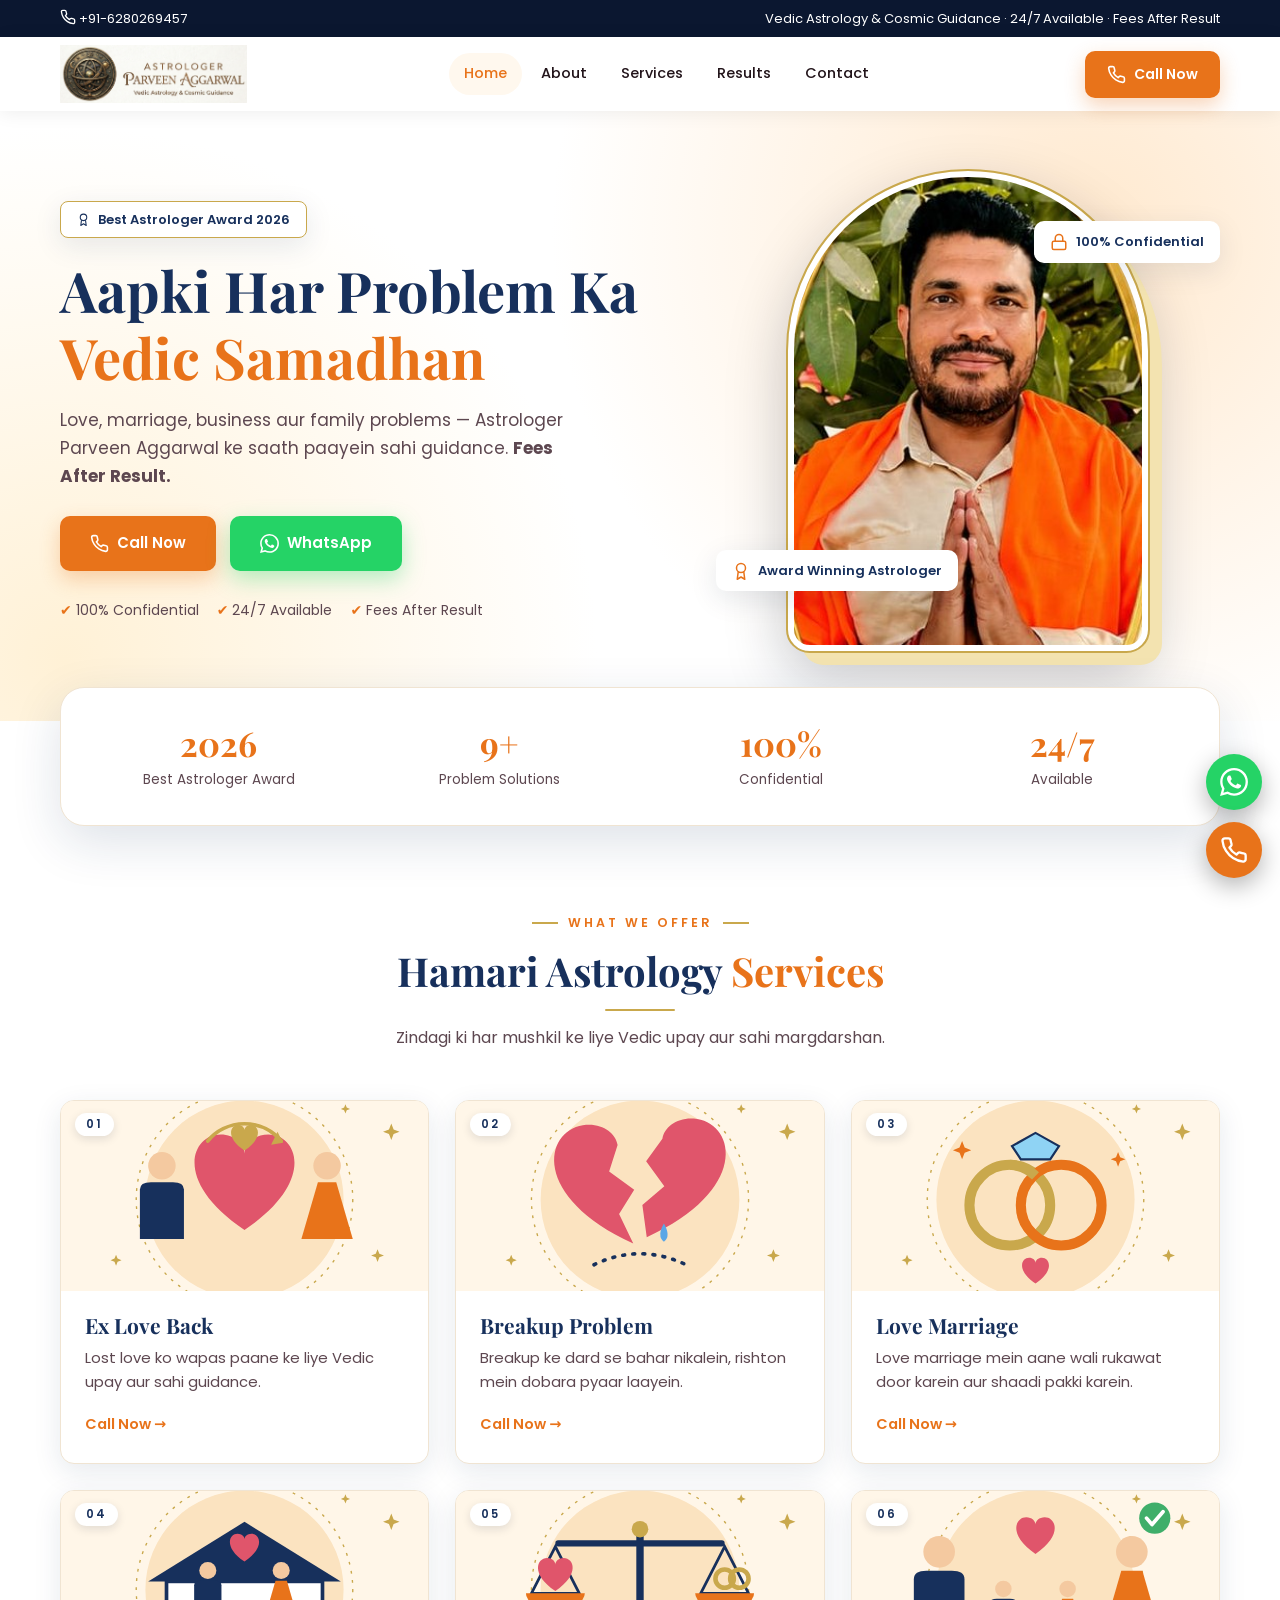
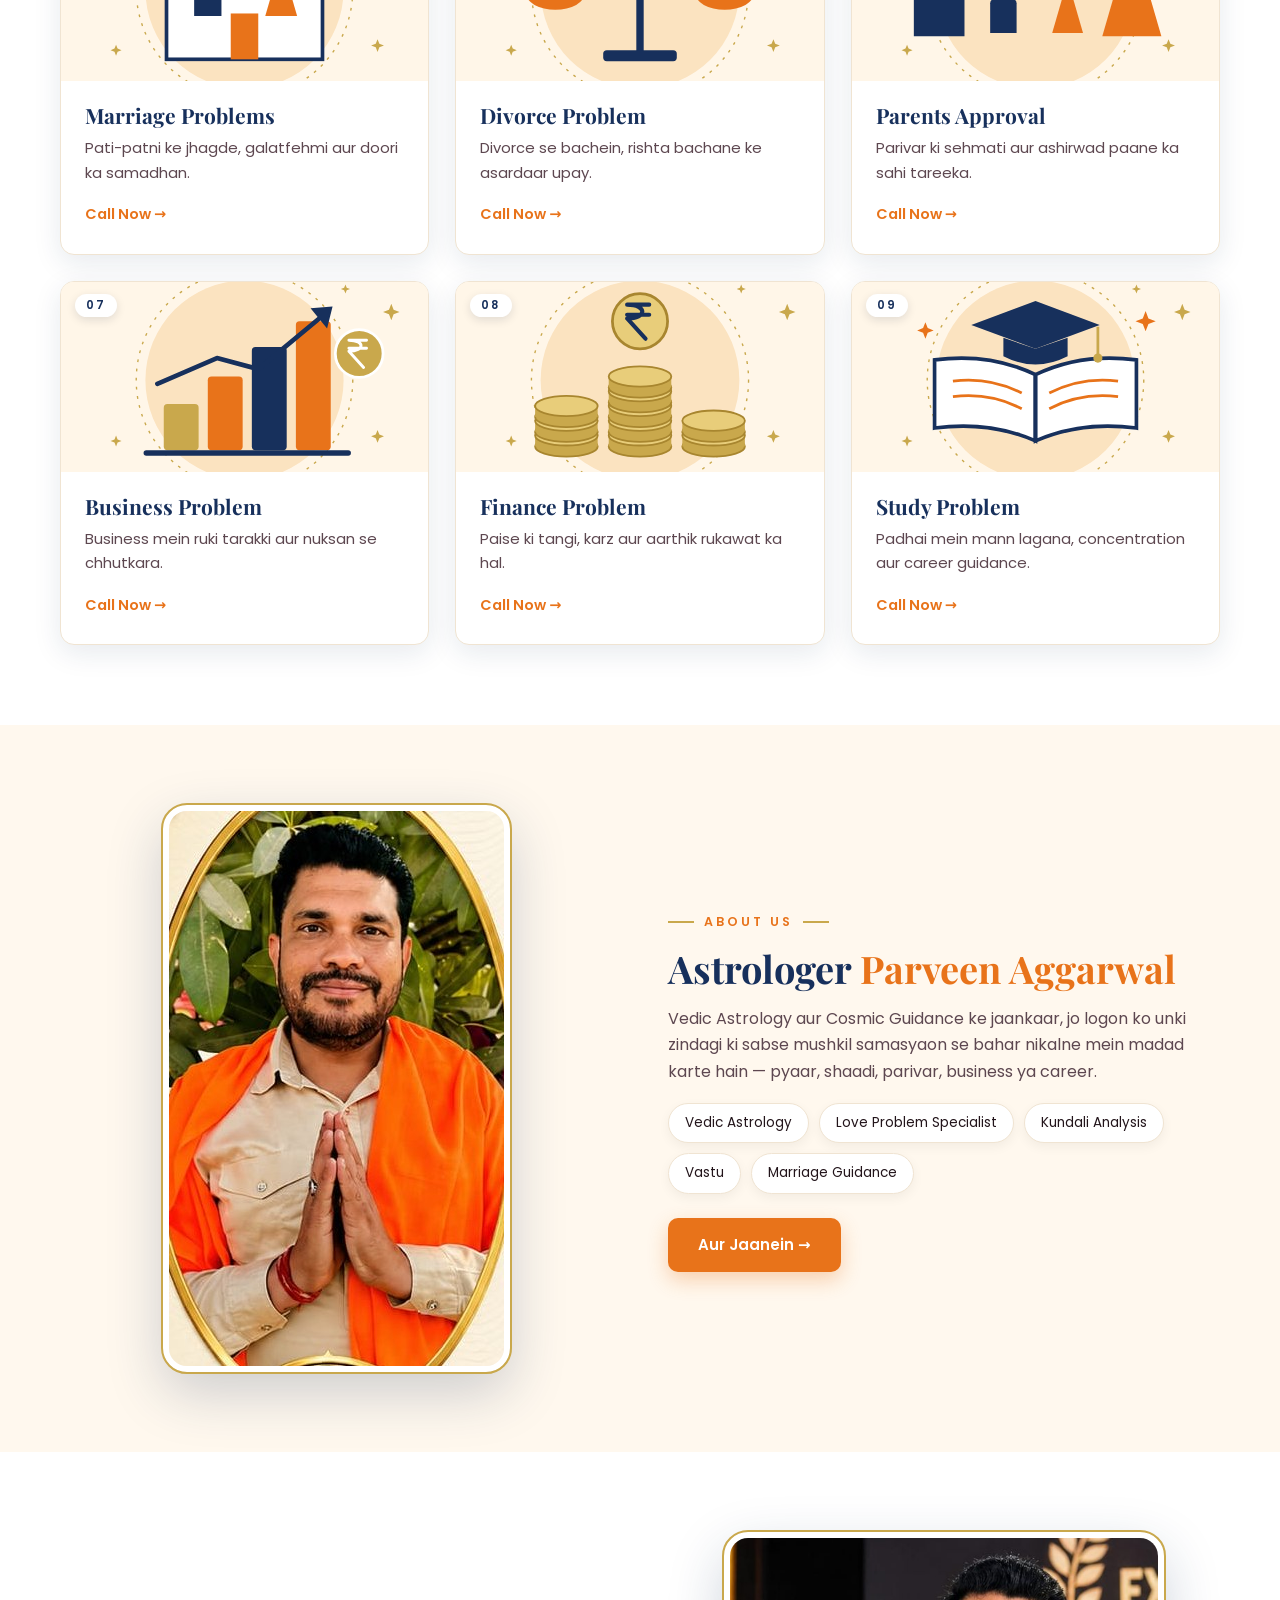
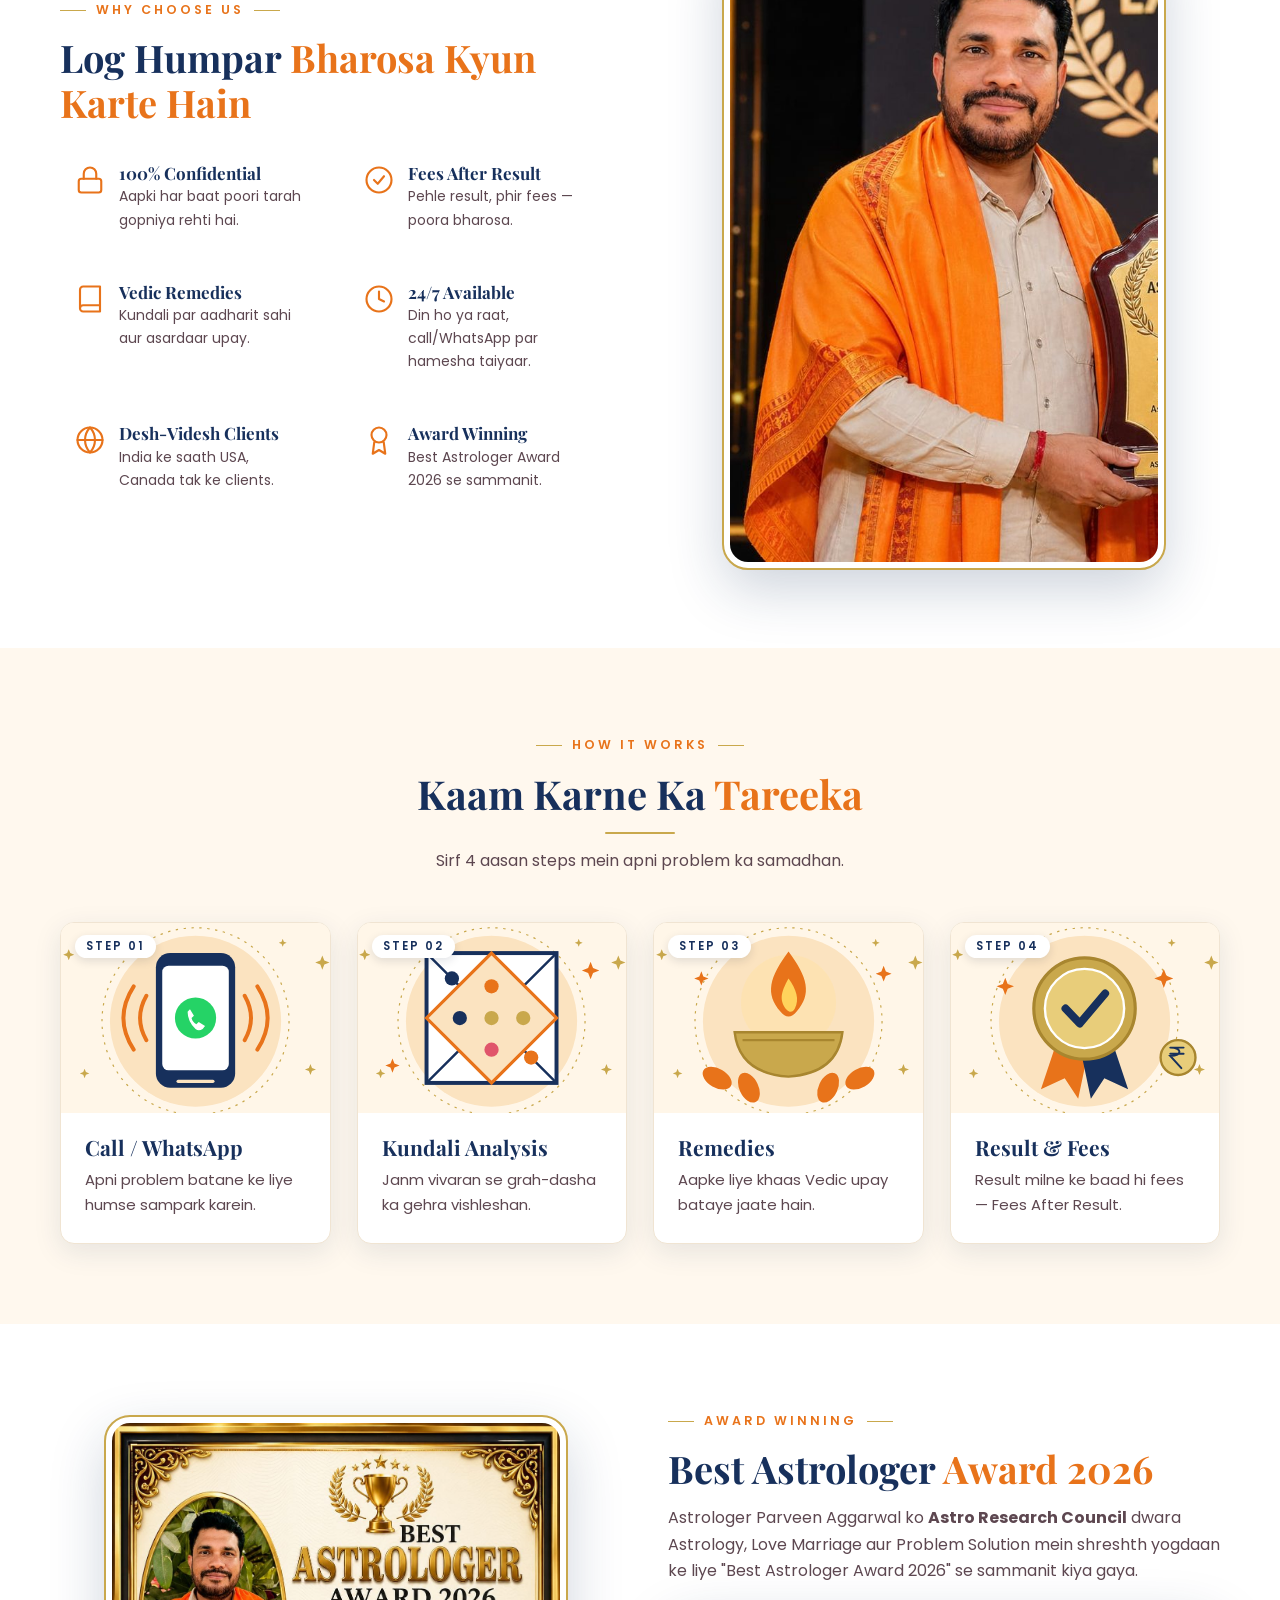
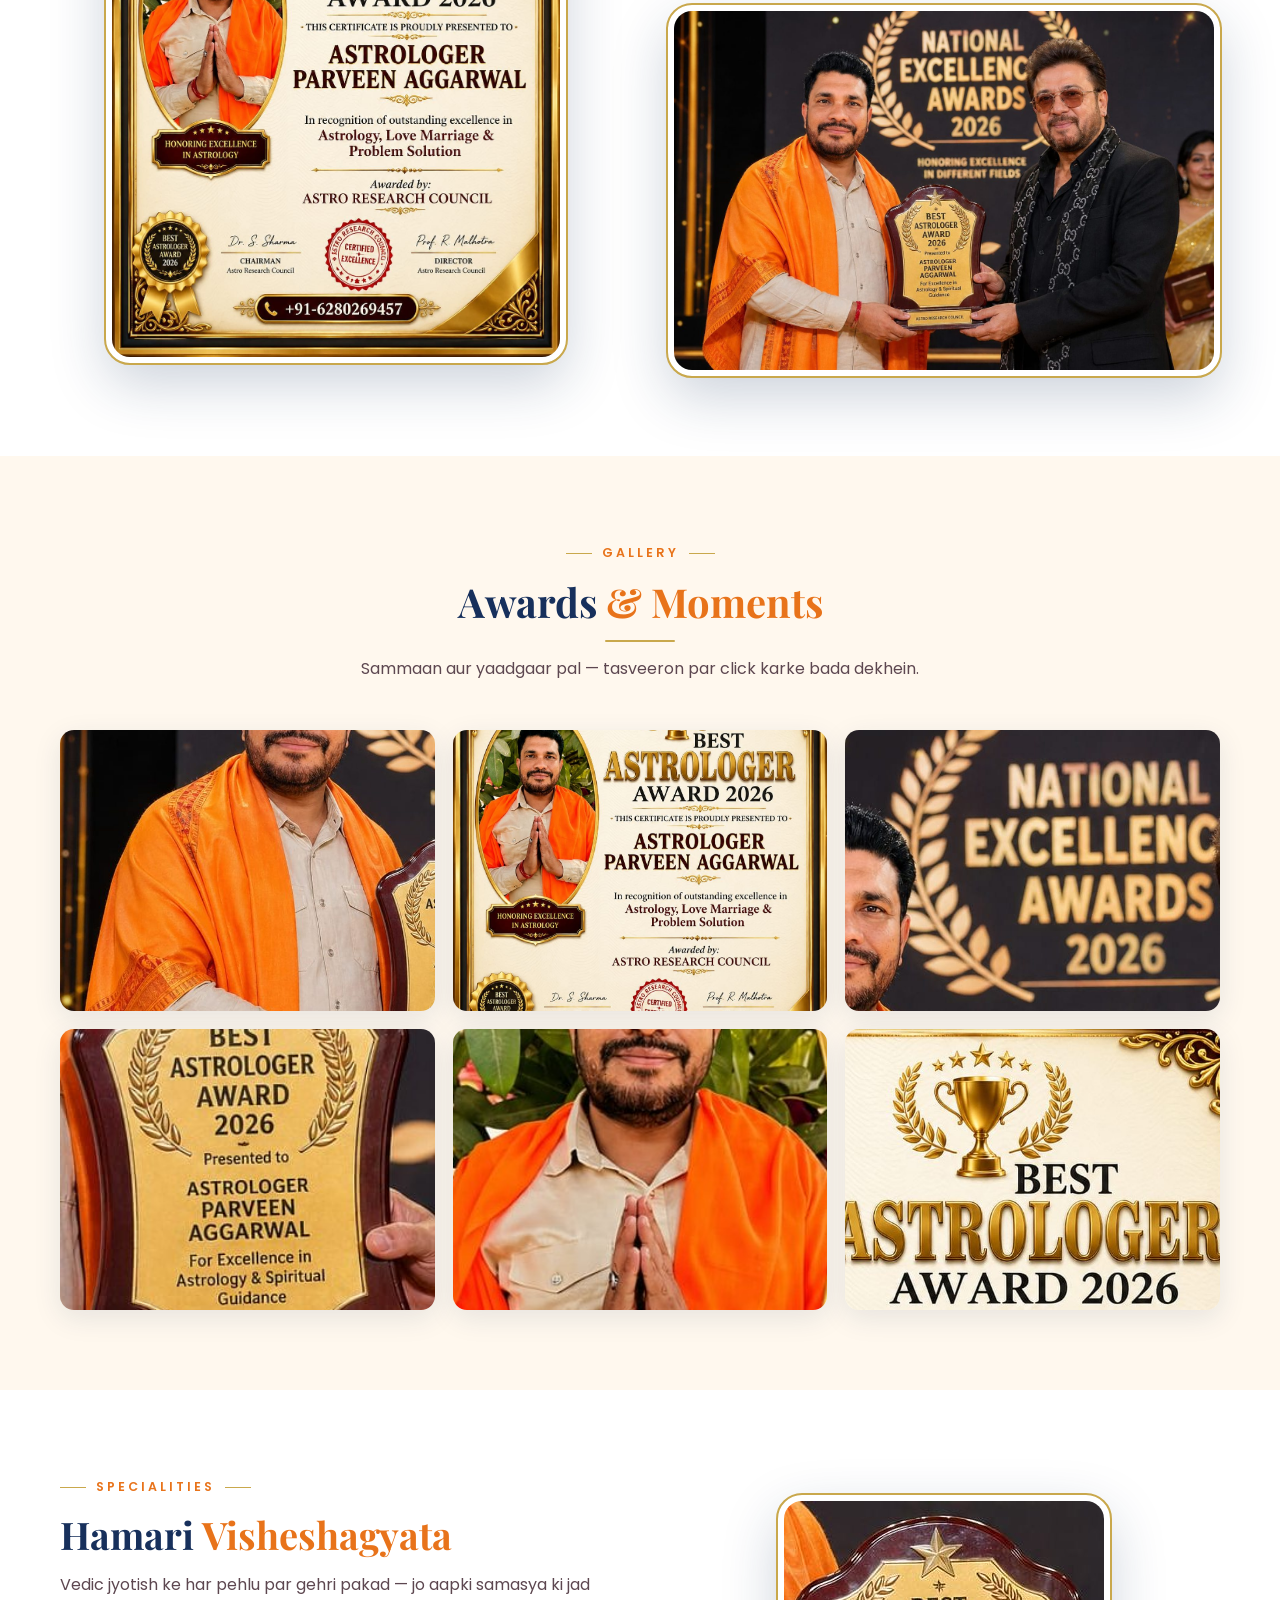
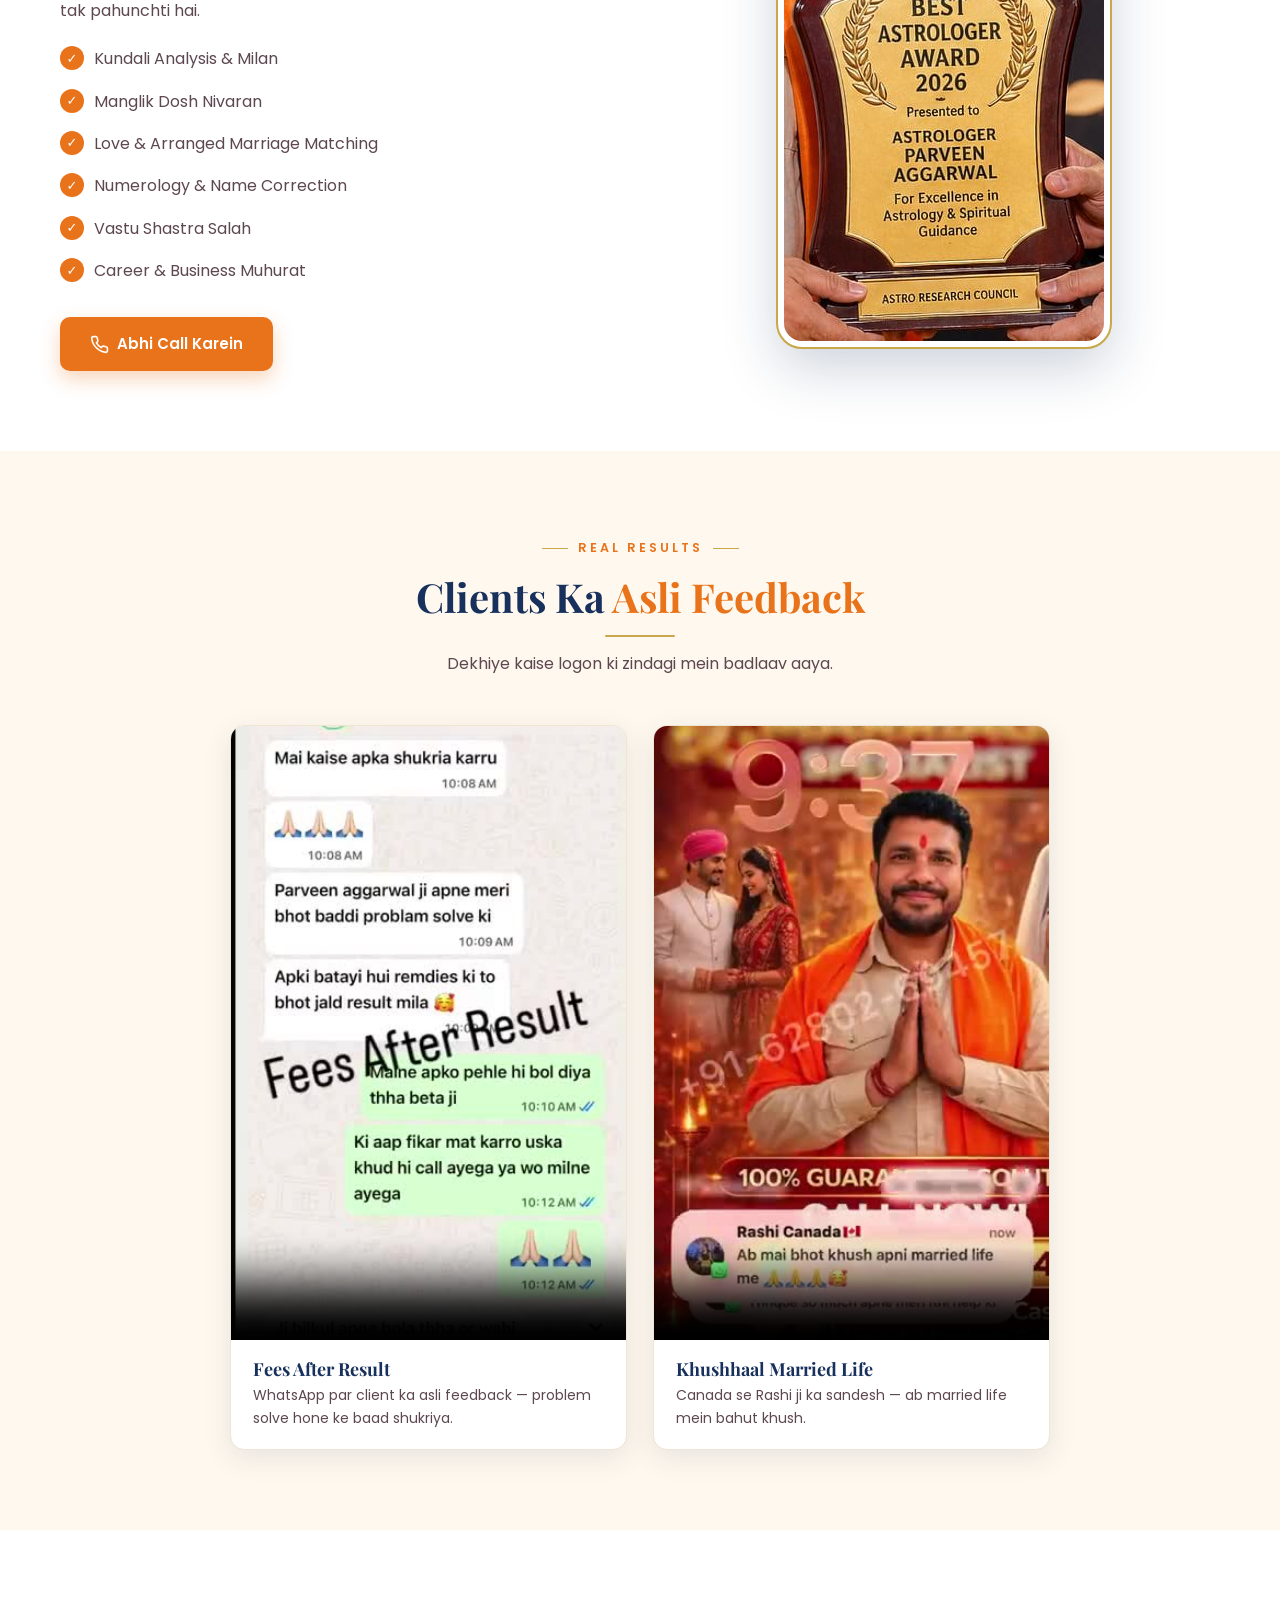
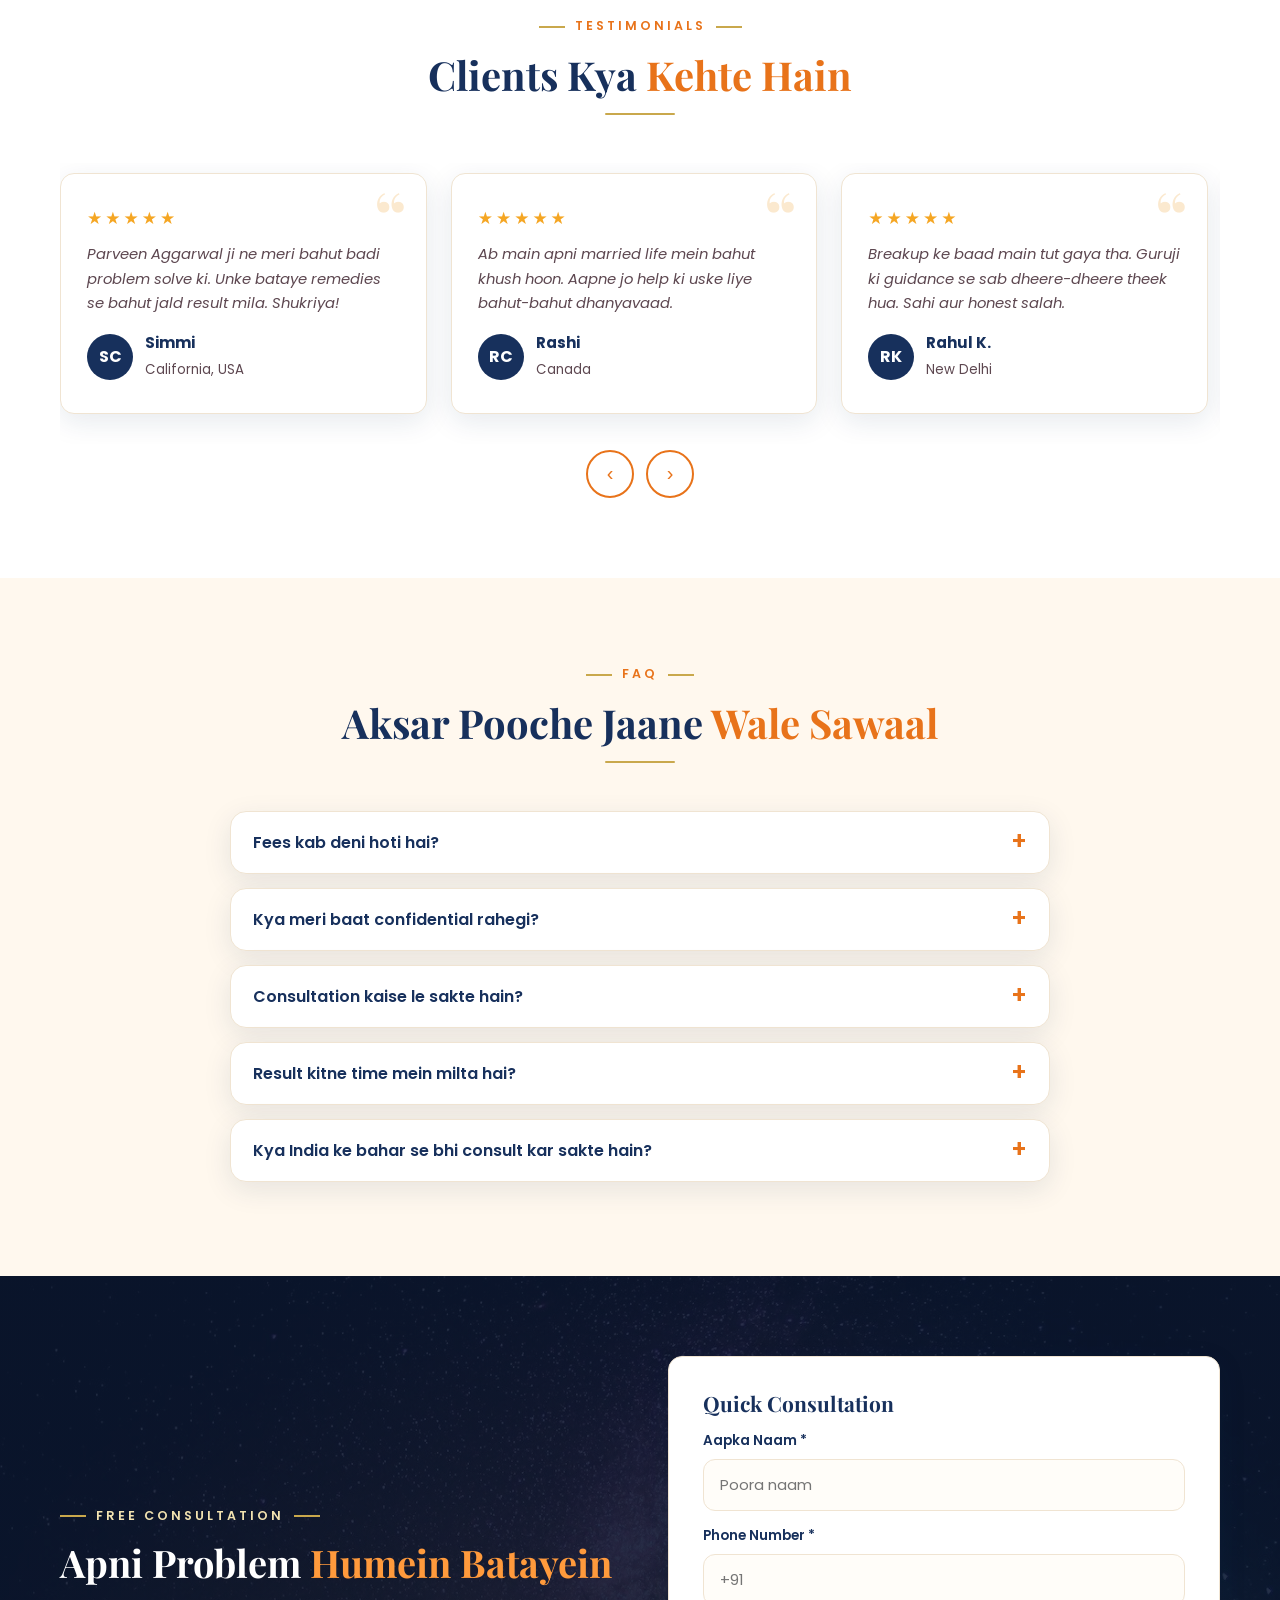
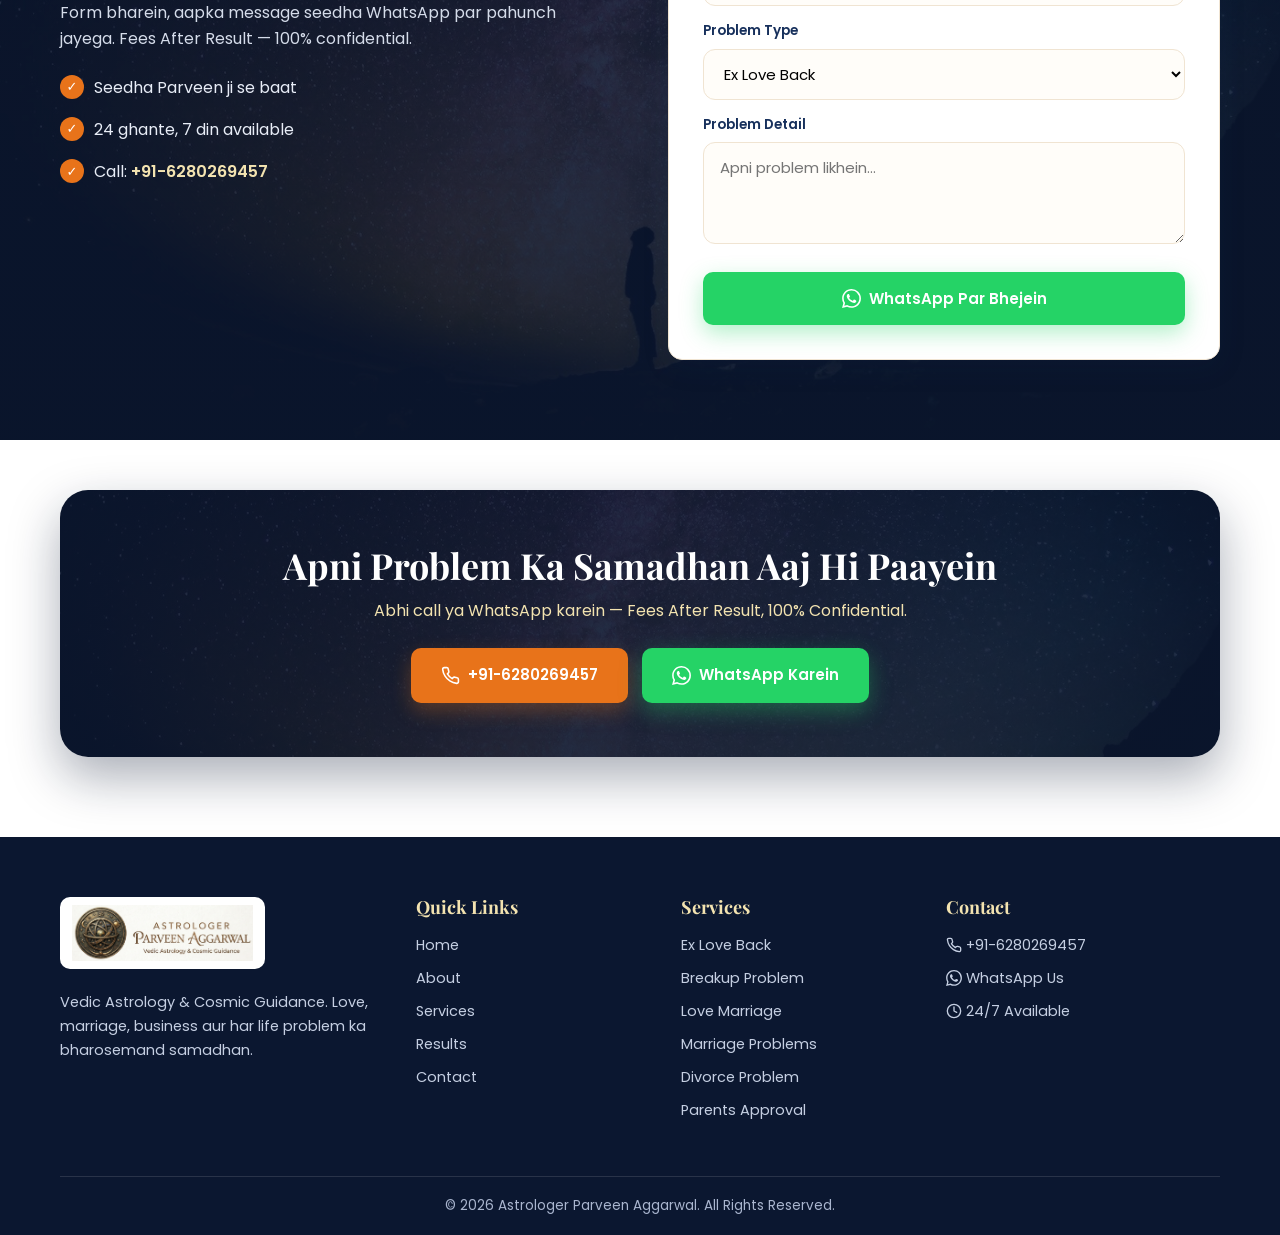
==== index.html @ 349d4ab3 "first commit" ====
<!DOCTYPE html><html lang="hi"><head><meta charset="UTF-8"><meta name="viewport" content="width=device-width,initial-scale=1"><title>Vedic Astrologer — Love, Marriage & Problem Solution | Astrologer Parveen Aggarwal</title><meta name="description" content="Astrologer Parveen Aggarwal — Best Astrologer Award 2026. Love, marriage, business aur har problem ka Vedic samadhan. Call +91-6280269457"><meta name="theme-color" content="#ffffff"><link rel="preconnect" href="https://fonts.googleapis.com"><link rel="preconnect" href="https://fonts.gstatic.com" crossorigin><link href="https://fonts.googleapis.com/css2?family=Playfair+Display:wght@600;700&family=Poppins:wght@400;500;600&display=swap" rel="stylesheet"><link rel="stylesheet" href="style.css"></head><body><svg width="0" height="0" style="position:absolute" aria-hidden="true"><defs>
<symbol id="wa" viewBox="0 0 24 24"><path d="M17.47 14.38c-.3-.15-1.76-.87-2.03-.97-.27-.1-.47-.15-.67.15-.2.3-.77.97-.94 1.16-.17.2-.35.22-.64.08-.3-.15-1.26-.46-2.4-1.48-.88-.79-1.48-1.76-1.65-2.06-.17-.3-.02-.46.13-.6.13-.14.3-.35.45-.52.15-.17.2-.3.3-.5.1-.2.05-.37-.02-.52-.08-.15-.67-1.61-.92-2.2-.24-.58-.49-.5-.67-.51h-.57c-.2 0-.52.07-.8.37-.27.3-1.04 1.02-1.04 2.48s1.07 2.88 1.21 3.07c.15.2 2.1 3.2 5.08 4.49.7.3 1.26.49 1.7.63.72.23 1.36.2 1.87.12.57-.09 1.76-.72 2-1.41.25-.7.25-1.29.17-1.41-.07-.13-.27-.2-.57-.35m-5.42 7.4h-.01a9.87 9.87 0 0 1-5.03-1.38l-.36-.21-3.74.98 1-3.65-.24-.37a9.86 9.86 0 0 1-1.51-5.26c0-5.45 4.44-9.88 9.89-9.88 2.64 0 5.12 1.03 6.99 2.9a9.82 9.82 0 0 1 2.89 6.99c0 5.45-4.44 9.88-9.88 9.88m8.41-18.3A11.8 11.8 0 0 0 12.05 0C5.5 0 .16 5.34.16 11.89c0 2.1.55 4.14 1.59 5.95L.06 24l6.3-1.65a11.9 11.9 0 0 0 5.68 1.45h.01c6.55 0 11.89-5.34 11.89-11.89 0-3.18-1.24-6.17-3.48-8.41z"/></symbol>
<symbol id="ph" viewBox="0 0 24 24"><path d="M22 16.92v3a2 2 0 0 1-2.18 2 19.8 19.8 0 0 1-8.63-3.07 19.5 19.5 0 0 1-6-6A19.8 19.8 0 0 1 2.12 4.18 2 2 0 0 1 4.11 2h3a2 2 0 0 1 2 1.72c.13.96.36 1.9.7 2.81a2 2 0 0 1-.45 2.11L8.09 9.91a16 16 0 0 0 6 6l1.27-1.27a2 2 0 0 1 2.11-.45c.91.34 1.85.57 2.81.7A2 2 0 0 1 22 16.92z"/></symbol>
<symbol id="home" viewBox="0 0 24 24"><path d="M3 9l9-7 9 7v11a2 2 0 0 1-2 2H5a2 2 0 0 1-2-2zM9 22V12h6v10"/></symbol>
<symbol id="grid" viewBox="0 0 24 24"><rect x="3" y="3" width="7" height="7" rx="1"/><rect x="14" y="3" width="7" height="7" rx="1"/><rect x="3" y="14" width="7" height="7" rx="1"/><rect x="14" y="14" width="7" height="7" rx="1"/></symbol>
<symbol id="star" viewBox="0 0 24 24"><path d="M12 2l3.1 6.3 6.9 1-5 4.9 1.2 6.8-6.2-3.3-6.2 3.3L8 14.2 3 9.3l6.9-1z"/></symbol>
<symbol id="msg" viewBox="0 0 24 24"><path d="M21 15a2 2 0 0 1-2 2H7l-4 4V5a2 2 0 0 1 2-2h14a2 2 0 0 1 2 2z"/></symbol>
<symbol id="user" viewBox="0 0 24 24"><path d="M20 21v-2a4 4 0 0 0-4-4H8a4 4 0 0 0-4 4v2"/><circle cx="12" cy="7" r="4"/></symbol>
<symbol id="lock" viewBox="0 0 24 24"><rect x="3" y="11" width="18" height="11" rx="2"/><path d="M7 11V7a5 5 0 0 1 10 0v4"/></symbol>
<symbol id="chk" viewBox="0 0 24 24"><circle cx="12" cy="12" r="10"/><path d="M8 12l3 3 5-6"/></symbol>
<symbol id="clk" viewBox="0 0 24 24"><circle cx="12" cy="12" r="10"/><path d="M12 6v6l4 2"/></symbol>
<symbol id="glb" viewBox="0 0 24 24"><circle cx="12" cy="12" r="10"/><path d="M2 12h20M12 2a15 15 0 0 1 4 10 15 15 0 0 1-4 10 15 15 0 0 1-4-10 15 15 0 0 1 4-10z"/></symbol>
<symbol id="awd" viewBox="0 0 24 24"><circle cx="12" cy="8" r="6"/><path d="M8.2 13.9L7 23l5-3 5 3-1.2-9.1"/></symbol>
<symbol id="scr" viewBox="0 0 24 24"><path d="M4 19.5A2.5 2.5 0 0 1 6.5 17H20V2H6.5A2.5 2.5 0 0 0 4 4.5zM4 19.5A2.5 2.5 0 0 0 6.5 22H20v-5"/></symbol>
<symbol id="tgt" viewBox="0 0 24 24"><circle cx="12" cy="12" r="10"/><circle cx="12" cy="12" r="6"/><circle cx="12" cy="12" r="2"/></symbol>
<symbol id="eye" viewBox="0 0 24 24"><path d="M1 12s4-8 11-8 11 8 11 8-4 8-11 8S1 12 1 12z"/><circle cx="12" cy="12" r="3"/></symbol>
<symbol id="hnd" viewBox="0 0 24 24"><path d="M12 21s-8-5.2-8-11a4.5 4.5 0 0 1 8-2.8A4.5 4.5 0 0 1 20 10c0 5.8-8 11-8 11z"/></symbol>
</defs></svg>
<div class="topbar"><div class="wrap"><a href="tel:+916280269457"><svg class="i"><use href="#ph"/></svg> +91-6280269457</a><span class="hide-m">Vedic Astrology &amp; Cosmic Guidance · 24/7 Available · Fees After Result</span></div></div>
<header><div class="hd"><a class="logo" href="index.html"><img src="assets/logo.png" alt="Astrologer Parveen Aggarwal logo"></a><nav><a href="index.html" class="on">Home</a><a href="about.html" class="">About</a><a href="services.html" class="">Services</a><a href="results.html" class="">Results</a><a href="contact.html" class="">Contact</a></nav><div class="hd-cta"><a class="btn btn-p" href="tel:+916280269457"><svg class="i"><use href="#ph"/></svg> Call Now</a><button class="burger" aria-label="Menu"><span></span><span></span><span></span></button></div></div></header><section class="hero"><div class="wrap"><div><span class="badge"><svg class="i"><use href="#awd"/></svg> Best Astrologer Award 2026</span><h1>Aapki Har Problem Ka <em>Vedic Samadhan</em></h1><p>Love, marriage, business aur family problems — Astrologer Parveen Aggarwal ke saath paayein sahi guidance. <b>Fees After Result.</b></p><div class="hero-btns"><a class="btn btn-p" href="tel:+916280269457"><svg class="i"><use href="#ph"/></svg> Call Now</a><a class="btn btn-w" href="https://wa.me/916280269457?text=Namaste%20Parveen%20Ji%2C%20mujhe%20consultation%20chahiye" target="_blank" rel="noopener"><svg class="i wa"><use href="#wa"/></svg> WhatsApp</a></div><div class="ticks"><span><b>✔</b> 100% Confidential</span><span><b>✔</b> 24/7 Available</span><span><b>✔</b> Fees After Result</span></div></div><div class="hero-img"><div class="arch"><img src="assets/pandit.jpg" alt="Astrologer Parveen Aggarwal"></div><div class="float-card a"><svg class="i"><use href="#awd"/></svg> Award Winning Astrologer</div><div class="float-card b"><svg class="i"><use href="#lock"/></svg> 100% Confidential</div></div></div></section><section class="stats"><div class="wrap"><div class="grid rv"><div class="stat"><b data-n="2026">0</b><span>Best Astrologer Award</span></div><div class="stat"><b data-n="9" data-s="+">0</b><span>Problem Solutions</span></div><div class="stat"><b data-n="100" data-s="%">0</b><span>Confidential</span></div><div class="stat"><b data-n="24" data-s="/7">0</b><span>Available</span></div></div></div></section><section class=" "><div class="wrap"><div class="sec-head rv"><span class="tag">What We Offer</span><h2>Hamari Astrology <em>Services</em></h2><div class="divider"></div><p style=margin-top:14px>Zindagi ki har mushkil ke liye Vedic upay aur sahi margdarshan.</p></div><div class="grid g3"><div class="card sv rv d1"><div class="simgw"><img class="simg" src="assets/svc-1.svg" alt="Ex Love Back" loading="lazy"><span class="sn">01</span></div><div class="bd"><h3>Ex Love Back</h3><p>Lost love ko wapas paane ke liye Vedic upay aur sahi guidance.</p><a class="link" href="tel:+916280269457">Call Now →</a></div></div><div class="card sv rv d2"><div class="simgw"><img class="simg" src="assets/svc-2.svg" alt="Breakup Problem" loading="lazy"><span class="sn">02</span></div><div class="bd"><h3>Breakup Problem</h3><p>Breakup ke dard se bahar nikalein, rishton mein dobara pyaar laayein.</p><a class="link" href="tel:+916280269457">Call Now →</a></div></div><div class="card sv rv d3"><div class="simgw"><img class="simg" src="assets/svc-3.svg" alt="Love Marriage" loading="lazy"><span class="sn">03</span></div><div class="bd"><h3>Love Marriage</h3><p>Love marriage mein aane wali rukawat door karein aur shaadi pakki karein.</p><a class="link" href="tel:+916280269457">Call Now →</a></div></div><div class="card sv rv d1"><div class="simgw"><img class="simg" src="assets/svc-4.svg" alt="Marriage Problems" loading="lazy"><span class="sn">04</span></div><div class="bd"><h3>Marriage Problems</h3><p>Pati-patni ke jhagde, galatfehmi aur doori ka samadhan.</p><a class="link" href="tel:+916280269457">Call Now →</a></div></div><div class="card sv rv d2"><div class="simgw"><img class="simg" src="assets/svc-5.svg" alt="Divorce Problem" loading="lazy"><span class="sn">05</span></div><div class="bd"><h3>Divorce Problem</h3><p>Divorce se bachein, rishta bachane ke asardaar upay.</p><a class="link" href="tel:+916280269457">Call Now →</a></div></div><div class="card sv rv d3"><div class="simgw"><img class="simg" src="assets/svc-6.svg" alt="Parents Approval" loading="lazy"><span class="sn">06</span></div><div class="bd"><h3>Parents Approval</h3><p>Parivar ki sehmati aur ashirwad paane ka sahi tareeka.</p><a class="link" href="tel:+916280269457">Call Now →</a></div></div><div class="card sv rv d1"><div class="simgw"><img class="simg" src="assets/svc-7.svg" alt="Business Problem" loading="lazy"><span class="sn">07</span></div><div class="bd"><h3>Business Problem</h3><p>Business mein ruki tarakki aur nuksan se chhutkara.</p><a class="link" href="tel:+916280269457">Call Now →</a></div></div><div class="card sv rv d2"><div class="simgw"><img class="simg" src="assets/svc-8.svg" alt="Finance Problem" loading="lazy"><span class="sn">08</span></div><div class="bd"><h3>Finance Problem</h3><p>Paise ki tangi, karz aur aarthik rukawat ka hal.</p><a class="link" href="tel:+916280269457">Call Now →</a></div></div><div class="card sv rv d3"><div class="simgw"><img class="simg" src="assets/svc-9.svg" alt="Study Problem" loading="lazy"><span class="sn">09</span></div><div class="bd"><h3>Study Problem</h3><p>Padhai mein mann lagana, concentration aur career guidance.</p><a class="link" href="tel:+916280269457">Call Now →</a></div></div></div></div></section><section class="alt "><div class="wrap"><div class="split"><div class="frame rv" style="max-width:400px;margin:auto"><img src="assets/pandit.jpg" alt="Astrologer Parveen Aggarwal" loading="lazy"></div><div class="rv d2"><span class="tag">About Us</span><h2>Astrologer <em>Parveen Aggarwal</em></h2><p>Vedic Astrology aur Cosmic Guidance ke jaankaar, jo logon ko unki zindagi ki sabse mushkil samasyaon se bahar nikalne mein madad karte hain — pyaar, shaadi, parivar, business ya career.</p><div class="chips"><span class="chip">Vedic Astrology</span><span class="chip">Love Problem Specialist</span><span class="chip">Kundali Analysis</span><span class="chip">Vastu</span><span class="chip">Marriage Guidance</span></div><a class="btn btn-p" href="about.html">Aur Jaanein →</a></div></div></div></section><section class=" "><div class="wrap"><div class="split"><div class="rv d2" style="order:1"><span class="tag">Why Choose Us</span><h2>Log Humpar <em>Bharosa Kyun Karte Hain</em></h2><div class="wgrid"><div class="wi"><svg class="li"><use href="#lock"/></svg><div><h3>100% Confidential</h3><p>Aapki har baat poori tarah gopniya rehti hai.</p></div></div><div class="wi"><svg class="li"><use href="#chk"/></svg><div><h3>Fees After Result</h3><p>Pehle result, phir fees — poora bharosa.</p></div></div><div class="wi"><svg class="li"><use href="#scr"/></svg><div><h3>Vedic Remedies</h3><p>Kundali par aadharit sahi aur asardaar upay.</p></div></div><div class="wi"><svg class="li"><use href="#clk"/></svg><div><h3>24/7 Available</h3><p>Din ho ya raat, call/WhatsApp par hamesha taiyaar.</p></div></div><div class="wi"><svg class="li"><use href="#glb"/></svg><div><h3>Desh-Videsh Clients</h3><p>India ke saath USA, Canada tak ke clients.</p></div></div><div class="wi"><svg class="li"><use href="#awd"/></svg><div><h3>Award Winning</h3><p>Best Astrologer Award 2026 se sammanit.</p></div></div></div></div><div class="frame rv" style="order:2;max-width:440px;margin:auto"><img src="assets/parveen-award.jpg" alt="Astrologer Parveen Aggarwal" loading="lazy"></div></div></div></section><section class="alt "><div class="wrap"><div class="sec-head rv"><span class="tag">How It Works</span><h2>Kaam Karne Ka <em>Tareeka</em></h2><div class="divider"></div><p style=margin-top:14px>Sirf 4 aasan steps mein apni problem ka samadhan.</p></div><div class="grid g4"><div class="card sv rv d1"><div class="simgw"><img class="simg" src="assets/step-1.svg" alt="Call / WhatsApp" loading="lazy"><span class="sn">STEP 01</span></div><div class="bd"><h3>Call / WhatsApp</h3><p style="margin:0">Apni problem batane ke liye humse sampark karein.</p></div></div><div class="card sv rv d2"><div class="simgw"><img class="simg" src="assets/step-2.svg" alt="Kundali Analysis" loading="lazy"><span class="sn">STEP 02</span></div><div class="bd"><h3>Kundali Analysis</h3><p style="margin:0">Janm vivaran se grah-dasha ka gehra vishleshan.</p></div></div><div class="card sv rv d3"><div class="simgw"><img class="simg" src="assets/step-3.svg" alt="Remedies" loading="lazy"><span class="sn">STEP 03</span></div><div class="bd"><h3>Remedies</h3><p style="margin:0">Aapke liye khaas Vedic upay bataye jaate hain.</p></div></div><div class="card sv rv d1"><div class="simgw"><img class="simg" src="assets/step-4.svg" alt="Result & Fees" loading="lazy"><span class="sn">STEP 04</span></div><div class="bd"><h3>Result & Fees</h3><p style="margin:0">Result milne ke baad hi fees — Fees After Result.</p></div></div></div></div></section><section class=" "><div class="wrap"><div class="split"><div class="frame rv" style="max-width:460px;margin:auto"><img src="assets/certificate.jpg" alt="Best Astrologer Award 2026 certificate" loading="lazy"></div><div class="rv d2"><span class="tag">Award Winning</span><h2>Best Astrologer <em>Award 2026</em></h2><p>Astrologer Parveen Aggarwal ko <b>Astro Research Council</b> dwara Astrology, Love Marriage aur Problem Solution mein shreshth yogdaan ke liye "Best Astrologer Award 2026" se sammanit kiya gaya.</p><div class="frame rv" style="margin-top:20px"><img src="assets/award.jpg" alt="National Excellence Awards 2026" loading="lazy"></div></div></div></div></section><section class="alt "><div class="wrap"><div class="sec-head rv"><span class="tag">Gallery</span><h2>Awards <em>& Moments</em></h2><div class="divider"></div><p style=margin-top:14px>Sammaan aur yaadgaar pal — tasveeron par click karke bada dekhein.</p></div><div class="gal"><a class="rv d1" href="assets/parveen-award.jpg"><img src="assets/parveen-award.jpg" alt="Best Astrologer Award 2026" loading="lazy"><span>Best Astrologer Award 2026</span></a><a class="rv d2" href="assets/certificate.jpg"><img src="assets/certificate.jpg" alt="Award Certificate" loading="lazy"><span>Award Certificate</span></a><a class="rv d3" href="assets/nea.jpg"><img src="assets/nea.jpg" alt="National Excellence Awards" loading="lazy"><span>National Excellence Awards</span></a><a class="rv d1" href="assets/plaque.jpg"><img src="assets/plaque.jpg" alt="Award Plaque" loading="lazy"><span>Award Plaque</span></a><a class="rv d2" href="assets/pandit.jpg"><img src="assets/pandit.jpg" alt="Astrologer Parveen Aggarwal" loading="lazy"><span>Astrologer Parveen Aggarwal</span></a><a class="rv d3" href="assets/cert-title.jpg"><img src="assets/cert-title.jpg" alt="Best Astrologer" loading="lazy"><span>Best Astrologer</span></a></div></div></section><section class=" "><div class="wrap"><div class="split"><div class="rv"><span class="tag">Specialities</span><h2>Hamari <em>Visheshagyata</em></h2><p>Vedic jyotish ke har pehlu par gehri pakad — jo aapki samasya ki jad tak pahunchti hai.</p><ul class="list"><li>Kundali Analysis & Milan</li><li>Manglik Dosh Nivaran</li><li>Love & Arranged Marriage Matching</li><li>Numerology & Name Correction</li><li>Vastu Shastra Salah</li><li>Career & Business Muhurat</li></ul><a class="btn btn-p" href="tel:+916280269457"><svg class="i"><use href="#ph"/></svg> Abhi Call Karein</a></div><div class="frame rv" style="max-width:380px;margin:auto"><img src="assets/plaque.jpg" alt="Award plaque" loading="lazy"></div></div></div></section><section class="alt "><div class="wrap"><div class="sec-head rv"><span class="tag">Real Results</span><h2>Clients Ka <em>Asli Feedback</em></h2><div class="divider"></div><p style=margin-top:14px>Dekhiye kaise logon ki zindagi mein badlaav aaya.</p></div><div class="grid g2" style="max-width:820px;margin:0 auto"><div class="card vid rv d1"><video controls playsinline preload="metadata" poster="assets/poster1.jpg"><source src="assets/result1.mp4" type="video/mp4"></video><div class="cap"><h3>Fees After Result</h3><p>WhatsApp par client ka asli feedback — problem solve hone ke baad shukriya.</p></div></div><div class="card vid rv d2"><video controls playsinline preload="metadata" poster="assets/poster2.jpg"><source src="assets/result2.mp4" type="video/mp4"></video><div class="cap"><h3>Khushhaal Married Life</h3><p>Canada se Rashi ji ka sandesh — ab married life mein bahut khush.</p></div></div></div></div></section><section class=" "><div class="wrap"><div class="sec-head rv"><span class="tag">Testimonials</span><h2>Clients Kya <em>Kehte Hain</em></h2><div class="divider"></div></div><div class="rev-wrap"><div class="card rev"><span class="qm">“</span><div class="stars">★★★★★</div><p>Parveen Aggarwal ji ne meri bahut badi problem solve ki. Unke bataye remedies se bahut jald result mila. Shukriya!</p><div class="who"><div class="av">SC</div><div><b>Simmi</b><small>California, USA</small></div></div></div><div class="card rev"><span class="qm">“</span><div class="stars">★★★★★</div><p>Ab main apni married life mein bahut khush hoon. Aapne jo help ki uske liye bahut-bahut dhanyavaad.</p><div class="who"><div class="av">RC</div><div><b>Rashi</b><small>Canada</small></div></div></div><div class="card rev"><span class="qm">“</span><div class="stars">★★★★★</div><p>Breakup ke baad main tut gaya tha. Guruji ki guidance se sab dheere-dheere theek hua. Sahi aur honest salah.</p><div class="who"><div class="av">RK</div><div><b>Rahul K.</b><small>New Delhi</small></div></div></div><div class="card rev"><span class="qm">“</span><div class="stars">★★★★★</div><p>Business mein lagataar nuksan tha. Remedies follow karne ke baad kaafi farak dekha. Highly recommended.</p><div class="who"><div class="av">PS</div><div><b>Priya S.</b><small>Chandigarh</small></div></div></div><div class="card rev"><span class="qm">“</span><div class="stars">★★★★★</div><p>Love marriage ke liye parents maan nahi rahe the. Ab ghar mein sab raazi hain. Bahut shukriya.</p><div class="who"><div class="av">VJ</div><div><b>Vikram J.</b><small>Ludhiana</small></div></div></div><div class="card rev"><span class="qm">“</span><div class="stars">★★★★★</div><p>Ghar mein kalesh se rishta toot-ne wala tha. Ab shanti hai. Poori baat confidential rahi.</p><div class="who"><div class="av">AM</div><div><b>Anjali M.</b><small>Mumbai</small></div></div></div></div><div class="rev-nav"><button data-rev="-1" aria-label="Prev">‹</button><button data-rev="1" aria-label="Next">›</button></div></div></section><section class="alt "><div class="wrap"><div class="sec-head rv"><span class="tag">FAQ</span><h2>Aksar Pooche Jaane <em>Wale Sawaal</em></h2><div class="divider"></div></div><div class="faq"><div class="fq rv"><button>Fees kab deni hoti hai?</button><div>Aapki problem solve hone ke baad hi fees li jaati hai — "Fees After Result".</div></div><div class="fq rv"><button>Kya meri baat confidential rahegi?</button><div>Ji haan, aapki har baat 100% gopniya rakhi jaati hai.</div></div><div class="fq rv"><button>Consultation kaise le sakte hain?</button><div>Aap seedha call ya WhatsApp kar sakte hain: +91-6280269457. Hum 24/7 available hain.</div></div><div class="fq rv"><button>Result kitne time mein milta hai?</button><div>Har case alag hota hai. Kundali dekhne ke baad hi sahi time bataya jaata hai.</div></div><div class="fq rv"><button>Kya India ke bahar se bhi consult kar sakte hain?</button><div>Bilkul. Call/WhatsApp se USA, Canada aur anya deshon ke log bhi consult karte hain.</div></div></div></div></section><section class=" sky"><div class="wrap"><div class="split" style="align-items:center"><div class="rv"><span class="tag" style="color:#F3E3B0">Free Consultation</span><h2 style="color:#fff">Apni Problem <em style="color:#FF9A3C">Humein Batayein</em></h2><p>Form bharein, aapka message seedha WhatsApp par pahunch jayega. Fees After Result — 100% confidential.</p><ul class="list"><li>Seedha Parveen ji se baat</li><li>24 ghante, 7 din available</li><li>Call: <a href="tel:+916280269457" style="color:#F3E3B0;font-weight:600">+91-6280269457</a></li></ul></div><form class="card cf rv d2"><h3>Quick Consultation</h3><label>Aapka Naam *</label><input name="name" required placeholder="Poora naam"><label>Phone Number *</label><input name="phone" type="tel" required pattern="[0-9+\- ]{10,15}" placeholder="+91"><label>Problem Type</label><select name="type"><option>Ex Love Back</option><option>Breakup Problem</option><option>Love Marriage</option><option>Marriage Problems</option><option>Divorce Problem</option><option>Parents Approval</option><option>Business Problem</option><option>Finance Problem</option><option>Study Problem</option><option>Other</option></select><label>Problem Detail</label><textarea name="msg" rows="3" placeholder="Apni problem likhein..."></textarea><button class="btn btn-w" type="submit"><svg class="i wa"><use href="#wa"/></svg> WhatsApp Par Bhejein</button></form></div></div></section><section class="cta-sec"><div class="wrap"><div class="cta rv"><h2>Apni Problem Ka Samadhan Aaj Hi Paayein</h2><p>Abhi call ya WhatsApp karein — Fees After Result, 100% Confidential.</p><div class="hero-btns"><a class="btn btn-p" href="tel:+916280269457"><svg class="i"><use href="#ph"/></svg> +91-6280269457</a><a class="btn btn-w" href="https://wa.me/916280269457?text=Namaste%20Parveen%20Ji%2C%20mujhe%20consultation%20chahiye" target="_blank" rel="noopener"><svg class="i wa"><use href="#wa"/></svg> WhatsApp Karein</a></div></div></div></section>
<footer><div class="wrap"><div class="fg"><div><div class="flogo"><img src="assets/logo.png" alt="Logo"></div><p>Vedic Astrology &amp; Cosmic Guidance. Love, marriage, business aur har life problem ka bharosemand samadhan.</p></div>
<div><h4>Quick Links</h4><ul><li><a href="index.html">Home</a></li><li><a href="about.html">About</a></li><li><a href="services.html">Services</a></li><li><a href="results.html">Results</a></li><li><a href="contact.html">Contact</a></li></ul></div>
<div><h4>Services</h4><ul><li><a href="services.html">Ex Love Back</a></li><li><a href="services.html">Breakup Problem</a></li><li><a href="services.html">Love Marriage</a></li><li><a href="services.html">Marriage Problems</a></li><li><a href="services.html">Divorce Problem</a></li><li><a href="services.html">Parents Approval</a></li></ul></div>
<div><h4>Contact</h4><ul><li><svg class="i"><use href="#ph"/></svg> <a href="tel:+916280269457">+91-6280269457</a></li><li><svg class="i wa"><use href="#wa"/></svg> <a href="https://wa.me/916280269457?text=Namaste%20Parveen%20Ji%2C%20mujhe%20consultation%20chahiye" target="_blank" rel="noopener">WhatsApp Us</a></li><li><svg class="i"><use href="#clk"/></svg> 24/7 Available</li></ul></div></div>
<div class="copy">© 2026 Astrologer Parveen Aggarwal. All Rights Reserved.</div></div></footer>
<div class="fl"><a class="w" href="https://wa.me/916280269457?text=Namaste%20Parveen%20Ji%2C%20mujhe%20consultation%20chahiye" target="_blank" rel="noopener" aria-label="WhatsApp"><svg viewBox="0 0 24 24"><use href="#wa"/></svg></a><a class="c" href="tel:+916280269457" aria-label="Call"><svg viewBox="0 0 24 24"><use href="#ph"/></svg></a></div>
<div class="bnav" role="navigation" aria-label="Bottom navigation"><a href="index.html" class="on"><i><svg class="i"><use href="#home"/></svg></i>Home</a><a href="about.html" class=""><i><svg class="i"><use href="#user"/></svg></i>About</a><a href="services.html" class=""><i><svg class="i"><use href="#grid"/></svg></i>Services</a><a href="results.html" class=""><i><svg class="i"><use href="#star"/></svg></i>Results</a><a href="contact.html" class=""><i><svg class="i"><use href="#msg"/></svg></i>Contact</a></div>
<script src="main.js"></script></body></html>
---- style.css ----
:root{--saf:#E8731A;--saf2:#FF9A3C;--mar:#17305C;--mar2:#0B1730;--gold:#C9A84C;--goldl:#F3E3B0;--cream:#FFF8EE;--white:#fff;--ink:#22141a;--mid:#5d4750;--line:#f0e4d2;--sh:0 8px 28px rgba(23,48,92,.10);--shh:0 18px 46px rgba(232,115,26,.25)}
*{box-sizing:border-box;margin:0;padding:0}html{scroll-behavior:smooth}
body{font-family:'Poppins',system-ui,sans-serif;background:#fff;color:var(--ink);line-height:1.65;overflow-x:hidden;-webkit-text-size-adjust:100%}
img,video{max-width:100%;display:block}a{text-decoration:none;color:inherit}
h1,h2,h3,h4{font-family:'Playfair Display',Georgia,serif;line-height:1.2;color:var(--mar)}
.wrap{max-width:1200px;margin:0 auto;padding:0 20px}
section{padding:80px 0;position:relative}.alt{background:var(--cream)}
.sec-head{text-align:center;max-width:720px;margin:0 auto 48px}
.tag{display:inline-block;background:var(--goldl);color:var(--mar);font-size:12px;font-weight:600;letter-spacing:2px;text-transform:uppercase;padding:6px 16px;border-radius:50px;margin-bottom:14px}
.sec-head h2{font-size:clamp(26px,4vw,40px);margin-bottom:12px}
.sec-head h2 em{color:var(--saf);font-style:normal}.sec-head p{color:var(--mid)}
.divider{width:70px;height:3px;background:linear-gradient(90deg,var(--saf),var(--gold));margin:14px auto 0;border-radius:3px}
/* buttons */
.btn{display:inline-flex;align-items:center;gap:8px;padding:13px 28px;border-radius:50px;font-weight:600;font-size:15px;border:2px solid transparent;cursor:pointer;transition:.3s;font-family:inherit}
.btn-p{background:linear-gradient(135deg,var(--saf),var(--saf2));color:#fff;box-shadow:0 8px 22px rgba(232,115,26,.35)}
.btn-p:hover{transform:translateY(-3px);box-shadow:var(--shh)}
.btn-o{border-color:var(--mar);color:var(--mar);background:#fff}.btn-o:hover{background:var(--mar);color:#fff;transform:translateY(-3px)}
.btn-w{background:#25D366;color:#fff;box-shadow:0 8px 22px rgba(37,211,102,.35)}.btn-w:hover{transform:translateY(-3px);box-shadow:0 16px 36px rgba(37,211,102,.4)}
/* topbar+header */
.topbar{background:var(--mar2);color:#fff;font-size:13px;padding:8px 0}
.topbar .wrap{display:flex;justify-content:space-between;gap:10px;flex-wrap:wrap}.topbar a:hover{color:var(--goldl)}
header{position:sticky;top:0;z-index:500;background:rgba(255,255,255,.97);backdrop-filter:blur(8px);box-shadow:0 2px 18px rgba(0,0,0,.07)}
.hd{display:flex;align-items:center;justify-content:space-between;gap:14px;padding:8px 20px;max-width:1200px;margin:0 auto}
.logo img{height:58px;width:auto;mix-blend-mode:multiply}
nav{display:flex;align-items:center;gap:4px}
nav a{padding:9px 15px;border-radius:50px;font-size:14.5px;font-weight:500;color:var(--ink);transition:.25s}
nav a:hover,nav a.on{background:var(--cream);color:var(--saf)}
.hd-cta{display:flex;gap:10px;align-items:center}.hd-cta .btn{padding:10px 20px;font-size:14px}
.burger{display:none;width:44px;height:44px;border:0;background:var(--cream);border-radius:12px;cursor:pointer;flex-direction:column;justify-content:center;align-items:center;gap:5px}
.burger span{width:22px;height:2.5px;background:var(--mar);border-radius:2px;transition:.3s}
.burger.open span:nth-child(1){transform:translateY(7.5px) rotate(45deg)}.burger.open span:nth-child(2){opacity:0}.burger.open span:nth-child(3){transform:translateY(-7.5px) rotate(-45deg)}
/* hero */
.hero{padding:60px 0 70px;background:radial-gradient(circle at 85% 20%,#ffe9cf 0,transparent 45%),radial-gradient(circle at 5% 90%,#fff1d6 0,transparent 40%),#fff;overflow:hidden}
.hero .wrap{display:grid;grid-template-columns:1.1fr .9fr;gap:40px;align-items:center}
.badge{display:inline-flex;align-items:center;gap:8px;background:#fff;border:1px solid var(--gold);color:var(--mar);padding:7px 16px;border-radius:50px;font-size:13px;font-weight:600;box-shadow:var(--sh);margin-bottom:18px}
.hero h1{font-size:clamp(32px,5.2vw,56px);margin-bottom:16px}.hero h1 em{color:var(--saf);font-style:normal}
.hero p{color:var(--mid);font-size:17px;max-width:540px;margin-bottom:26px}
.hero-btns{display:flex;gap:14px;flex-wrap:wrap;margin-bottom:28px}
.ticks{display:flex;gap:18px;flex-wrap:wrap;font-size:14px;color:var(--mid)}.ticks b{color:var(--saf)}
.hero-img{position:relative;display:flex;justify-content:center}
.arch{width:min(360px,80%);aspect-ratio:3/4;border-radius:200px 200px 24px 24px;overflow:hidden;border:6px solid #fff;box-shadow:0 0 0 3px var(--gold),0 24px 60px rgba(23,48,92,.25);position:relative;z-index:2}
.arch img{width:100%;height:100%;object-fit:cover;object-position:top}
.hero-img::before{content:'';position:absolute;width:420px;height:420px;max-width:100%;border-radius:50%;background:conic-gradient(from 0deg,#ffd9a8,#fff,#ffe3b8,#fff,#ffd9a8);animation:spin 18s linear infinite;top:50%;left:50%;margin:-210px 0 0 -210px}
@keyframes spin{to{transform:rotate(360deg)}}
.float-card{position:absolute;z-index:3;background:#fff;border-radius:16px;padding:10px 16px;box-shadow:var(--sh);font-size:13px;font-weight:600;color:var(--mar);animation:bob 4s ease-in-out infinite}
.float-card.a{left:0;bottom:60px}.float-card.b{right:0;top:50px;animation-delay:1.5s}
@keyframes bob{50%{transform:translateY(-10px)}}
/* stats */
.stats{padding:0;margin-top:-34px;z-index:5}
.stats .grid{display:grid;grid-template-columns:repeat(4,1fr);gap:18px;background:#fff;padding:26px;border-radius:24px;box-shadow:0 16px 50px rgba(23,48,92,.14);border:1px solid var(--line)}
.stat{text-align:center;padding:6px;border-radius:16px;transition:.3s}.stat:hover{transform:translateY(-5px);background:var(--cream)}
.stat b{display:block;font:700 34px 'Playfair Display',serif;color:var(--saf)}.stat span{font-size:13.5px;color:var(--mid)}
/* cards */
.grid{display:grid;gap:26px}.g3{grid-template-columns:repeat(3,1fr)}.g2{grid-template-columns:repeat(2,1fr)}.g4{grid-template-columns:repeat(4,1fr)}
.card{background:#fff;border:1px solid var(--line);border-radius:20px;padding:30px 26px;box-shadow:var(--sh);transition:transform .35s,box-shadow .35s,border-color .35s;position:relative;overflow:hidden}
.card::before{content:'';position:absolute;left:0;top:0;height:4px;width:0;background:linear-gradient(90deg,var(--saf),var(--gold));transition:width .4s}
.card:hover{transform:translateY(-10px);box-shadow:var(--shh);border-color:var(--saf2)}.card:hover::before{width:100%}
.ic{width:64px;height:64px;border-radius:18px;background:linear-gradient(135deg,#fff1de,#ffe0b8);display:flex;align-items:center;justify-content:center;font-size:30px;margin-bottom:18px;transition:.4s}
.card:hover .ic{transform:rotate(-8deg) scale(1.12);background:linear-gradient(135deg,var(--saf),var(--saf2))}
.card h3{font-size:21px;margin-bottom:8px}.card p{color:var(--mid);font-size:14.8px;margin-bottom:16px}
.link{color:var(--saf);font-weight:600;font-size:14.5px;display:inline-flex;gap:6px;transition:.3s}.card:hover .link{gap:12px}
.num{position:absolute;right:18px;top:8px;font:700 54px 'Playfair Display',serif;color:#f7ead7}
/* split */
.split{display:grid;grid-template-columns:1fr 1fr;gap:56px;align-items:center}
.split h2{font-size:clamp(26px,4vw,38px);margin-bottom:14px}.split h2 em{color:var(--saf);font-style:normal}
.split p{color:var(--mid);margin-bottom:14px}
.frame{border-radius:24px;overflow:hidden;box-shadow:0 20px 55px rgba(23,48,92,.22);border:6px solid #fff;outline:2px solid var(--gold);transition:.5s}.frame:hover{transform:scale(1.03) rotate(-1deg)}
.frame img{width:100%}
.chips{display:flex;flex-wrap:wrap;gap:10px;margin:18px 0 24px}
.chip{background:#fff;border:1px solid var(--line);border-radius:50px;padding:8px 16px;font-size:13.5px;box-shadow:0 4px 12px rgba(0,0,0,.05);transition:.3s}.chip:hover{background:var(--saf);color:#fff;transform:translateY(-3px)}
.list{list-style:none;margin:14px 0 24px}.list li{padding:8px 0 8px 34px;position:relative;color:var(--mid)}
.list li::before{content:'✓';position:absolute;left:0;top:8px;width:24px;height:24px;border-radius:50%;background:var(--saf);color:#fff;font-size:13px;display:flex;align-items:center;justify-content:center}
/* steps */
.step{text-align:center}.step .n{width:62px;height:62px;border-radius:50%;background:linear-gradient(135deg,var(--saf),var(--gold));color:#fff;font:700 24px 'Playfair Display',serif;display:flex;align-items:center;justify-content:center;margin:0 auto 16px;box-shadow:0 8px 20px rgba(232,115,26,.35);transition:.4s}.step:hover .n{transform:rotateY(180deg) scale(1.1)}
/* videos */
.vid{padding:0;overflow:hidden}.vid video{width:100%;aspect-ratio:9/14;object-fit:cover;background:#000;cursor:pointer}
.vid .cap{padding:18px 22px}.vid h3{font-size:18px;margin-bottom:4px}.vid p{margin:0;font-size:14px}
/* reviews */
.rev-wrap{display:flex;gap:24px;overflow-x:auto;scroll-snap-type:x mandatory;padding:10px 6px 30px;scrollbar-width:none}.rev-wrap::-webkit-scrollbar{display:none}
.rev{flex:0 0 calc((100% - 48px)/3);scroll-snap-align:start}
.stars{color:#f5a623;letter-spacing:3px;margin-bottom:10px;font-size:17px}.rev p{font-style:italic}
.who{display:flex;gap:12px;align-items:center;margin-top:6px}.av{width:46px;height:46px;border-radius:50%;background:linear-gradient(135deg,var(--mar),var(--saf));color:#fff;font-weight:700;display:flex;align-items:center;justify-content:center}.who b{display:block;font-size:15px;color:var(--mar)}.who small{color:var(--mid)}
.qm{position:absolute;right:20px;top:6px;font:700 70px 'Playfair Display',serif;color:#fbe9cf;line-height:1}
.rev-nav{display:flex;justify-content:center;gap:12px;margin-top:6px}.rev-nav button{width:48px;height:48px;border-radius:50%;border:2px solid var(--saf);background:#fff;color:var(--saf);font-size:20px;cursor:pointer;transition:.3s}.rev-nav button:hover{background:var(--saf);color:#fff;transform:scale(1.1)}
/* faq */
.faq{max-width:820px;margin:0 auto}.fq{background:#fff;border:1px solid var(--line);border-radius:16px;margin-bottom:14px;box-shadow:var(--sh);transition:.3s;overflow:hidden}.fq:hover{border-color:var(--saf2);transform:translateX(4px)}
.fq button{width:100%;text-align:left;background:none;border:0;padding:18px 22px;font:600 16px 'Poppins',sans-serif;color:var(--mar);cursor:pointer;display:flex;justify-content:space-between;gap:12px}
.fq button::after{content:'+';font-size:24px;color:var(--saf);transition:.3s;line-height:1}.fq.open button::after{transform:rotate(45deg)}
.fq div{max-height:0;overflow:hidden;transition:max-height .4s;padding:0 22px;color:var(--mid)}.fq.open div{max-height:240px;padding-bottom:18px}
/* page banner */
.banner{padding:64px 0;text-align:center;background:linear-gradient(135deg,rgba(11,23,48,.92),rgba(23,48,92,.88)),url(assets/award.jpg) center/cover;color:#fff}
.banner h1{color:#fff;font-size:clamp(30px,5vw,48px);margin-bottom:10px}.banner p{color:#f3e3b0;max-width:640px;margin:0 auto}.crumb{font-size:13px;margin-top:12px;color:#fff}.crumb a{color:var(--goldl)}
/* cta */
.cta{background:linear-gradient(135deg,var(--mar),var(--mar2));color:#fff;text-align:center;border-radius:28px;padding:54px 26px;box-shadow:0 20px 50px rgba(11,23,48,.35)}
.cta h2{color:#fff;font-size:clamp(24px,4vw,36px);margin-bottom:10px}.cta p{color:#f3e3b0;margin-bottom:24px}.cta .hero-btns{justify-content:center;margin:0}
.cta-sec{padding:50px 0 80px}
/* contact */
.cinfo .card{display:flex;gap:16px;align-items:center;padding:22px;margin-bottom:18px}.cinfo .ic{margin:0;flex:none}.cinfo h3{font-size:17px;margin:0}.cinfo p{margin:0}
form.card{padding:34px}form label{font-size:13.5px;font-weight:600;color:var(--mar);display:block;margin:14px 0 6px}
input,select,textarea{width:100%;padding:13px 16px;border:1.5px solid var(--line);border-radius:12px;font:inherit;font-size:15px;background:#fffdf9;transition:.3s}
input:focus,select:focus,textarea:focus{outline:0;border-color:var(--saf);box-shadow:0 0 0 4px rgba(232,115,26,.15)}
form .btn{width:100%;justify-content:center;margin-top:20px}
.map{border-radius:20px;overflow:hidden;box-shadow:var(--sh)}
/* footer */
footer{background:var(--mar2);color:#d5dcea;padding:60px 0 0}
.fg{display:grid;grid-template-columns:1.4fr 1fr 1fr 1.2fr;gap:36px}
footer h4{color:var(--goldl);font-size:18px;margin-bottom:16px}footer p,footer li{font-size:14.5px;color:#c5cfe2}footer ul{list-style:none}footer li{margin-bottom:9px}footer a{transition:.25s}footer a:hover{color:var(--saf2);padding-left:5px}
.flogo{background:#fff;border-radius:14px;padding:8px 12px;display:inline-block;margin-bottom:14px}.flogo img{height:56px}
.copy{border-top:1px solid rgba(255,255,255,.12);margin-top:44px;padding:18px 0;text-align:center;font-size:13.5px;color:#aab6cf}
/* floating */
.fl{position:fixed;right:18px;bottom:22px;display:flex;flex-direction:column;gap:12px;z-index:900}
.fl a{width:56px;height:56px;border-radius:50%;display:flex;align-items:center;justify-content:center;font-size:26px;color:#fff;box-shadow:0 8px 24px rgba(0,0,0,.3);transition:.3s;animation:pulse 2.2s infinite}
.fl a:hover{transform:scale(1.14)}.fl .c{background:linear-gradient(135deg,#e03030,#b01a1a)}.fl .w{background:#25D366}
@keyframes pulse{0%{box-shadow:0 0 0 0 rgba(232,115,26,.5)}70%{box-shadow:0 0 0 16px rgba(232,115,26,0)}100%{box-shadow:0 0 0 0 rgba(232,115,26,0)}}
.mbar{display:none}
/* reveal */
.rv{opacity:0;transform:translateY(34px);transition:opacity .8s,transform .8s}.rv.in{opacity:1;transform:none}
.d1{transition-delay:.1s}.d2{transition-delay:.2s}.d3{transition-delay:.3s}
/* responsive */
@media(max-width:1000px){.g3,.g4{grid-template-columns:repeat(2,1fr)}.rev{flex-basis:calc((100% - 24px)/2)}.fg{grid-template-columns:1fr 1fr}.split{gap:34px}}
@media(max-width:860px){
 .burger{display:flex}.hd-cta .btn{display:none}
 nav{position:fixed;top:0;right:0;width:78%;max-width:320px;height:100vh;background:#fff;flex-direction:column;align-items:stretch;padding:90px 20px 20px;box-shadow:-10px 0 40px rgba(0,0,0,.2);transform:translateX(110%);visibility:hidden;transition:transform .4s,visibility .4s;gap:6px}
 nav.open{transform:none;visibility:visible}nav a{padding:14px 18px;font-size:16px;border-bottom:1px solid var(--line);border-radius:12px}
 .burger{position:relative;z-index:600}
 .hero{padding:36px 0 60px}.hero .wrap,.split{grid-template-columns:1fr}.hero-img{order:-1}.hero-img::before{width:320px;height:320px;margin:-160px 0 0 -160px}
 .hero .tagwrap,.hero{text-align:center}.hero p{margin-left:auto;margin-right:auto}.hero-btns,.ticks{justify-content:center}
 .stats .grid{grid-template-columns:repeat(2,1fr);padding:18px}.split .frame{order:-1}.split.rev-o .frame{order:-1}
 section{padding:56px 0}.topbar .wrap{justify-content:center;text-align:center}
}
@media(max-width:600px){
 .g2,.g3,.g4{grid-template-columns:1fr}.rev{flex-basis:88%}.fg{grid-template-columns:1fr}.logo img{height:48px}
 .topbar .hide-m{display:none}.float-card{display:none}.btn{padding:12px 22px;font-size:14.5px}
 .hero-btns .btn{flex:1 1 100%;justify-content:center}.card{padding:24px 20px}.sec-head{margin-bottom:34px}
 .fl{bottom:78px;right:12px}.fl a{width:50px;height:50px;font-size:23px}
 .mbar{display:grid;grid-template-columns:1fr 1fr;position:fixed;left:0;right:0;bottom:0;z-index:950;box-shadow:0 -6px 20px rgba(0,0,0,.18)}
 .mbar a{padding:14px;text-align:center;color:#fff;font-weight:600;font-size:15px}.mbar .c{background:var(--mar)}.mbar .w{background:#25D366}
 body{padding-bottom:52px}.cta{padding:40px 18px}form.card{padding:24px 18px}.vid video{aspect-ratio:9/13}
}
/* ===== v2 overrides: cleaner, less templated ===== */
:root{--mar:#17305C;--mar2:#0B1730}
.btn{border-radius:10px}.btn-p{background:var(--saf);box-shadow:0 8px 20px rgba(232,115,26,.3)}.btn-p:hover{background:#d2640f}
.btn svg{width:19px;height:19px;flex:none}
.tag{background:none;padding:0;color:var(--saf);letter-spacing:3px;font-size:12.5px;display:inline-flex;align-items:center;gap:10px}
.tag::before,.tag::after{content:'';width:26px;height:1.5px;background:var(--gold)}
.divider{background:var(--gold);height:2px}
.badge{border-radius:8px}.hero-img::before{display:none}
.arch{box-shadow:14px 14px 0 var(--goldl),0 24px 60px rgba(11,23,48,.25);border:6px solid #fff;outline:2px solid var(--gold)}
.float-card{display:flex;align-items:center;gap:8px;border-radius:10px;animation:none}.float-card svg{width:18px;height:18px;color:var(--saf)}
.card{border-radius:14px}.card::before{background:var(--saf)}
.i{width:1em;height:1em;stroke:currentColor;fill:none;stroke-width:2;stroke-linecap:round;stroke-linejoin:round;vertical-align:-.15em}
.li{width:36px;height:36px;color:var(--saf);margin-bottom:14px;stroke:currentColor;fill:none;stroke-width:1.7;stroke-linecap:round;stroke-linejoin:round;transition:.4s}.card:hover .li{transform:scale(1.15) rotate(-6deg)}
.sv{padding:0}.simgw{height:180px;overflow:hidden;position:relative}.simgw::after{content:'';position:absolute;inset:0;background:linear-gradient(180deg,transparent 40%,rgba(11,23,48,.55))}
.simg{height:100%;background:var(--bg) var(--pos)/var(--sz) no-repeat;transition:transform .7s}.sv:hover .simg{transform:scale(1.12)}
.sv .sn{position:absolute;left:18px;bottom:12px;z-index:2;color:#fff;font:600 13px 'Poppins';letter-spacing:2px}
.sv .bd{padding:22px 24px 26px}
.wgrid{display:grid;grid-template-columns:1fr 1fr;gap:20px 26px;margin-top:22px}.wi{display:flex;gap:14px;padding:14px;border-radius:12px;transition:.3s;border:1px solid transparent}.wi:hover{background:#fff;border-color:var(--line);box-shadow:var(--sh);transform:translateY(-4px)}
.wi .li{flex:none;width:30px;height:30px;margin:2px 0 0}.wi h3{font-size:17px;margin-bottom:2px}.wi p{font-size:14px;color:var(--mid);margin:0}
.pl{display:grid;gap:16px;margin-top:22px}.ps{display:flex;gap:18px;padding:18px 20px;background:#fff;border:1px solid var(--line);border-left:4px solid var(--saf);border-radius:12px;box-shadow:var(--sh);transition:.35s}.ps:hover{transform:translateX(8px);box-shadow:var(--shh)}
.ps b{font:700 32px 'Playfair Display',serif;color:var(--gold);line-height:1}.ps h3{font-size:18px;margin-bottom:2px}.ps p{margin:0;font-size:14.2px;color:var(--mid)}
.gal{display:grid;grid-template-columns:repeat(3,1fr);gap:18px}
.gal a{display:block;position:relative;overflow:hidden;border-radius:14px;aspect-ratio:4/3;box-shadow:var(--sh);cursor:zoom-in;transition:.4s}
.gal a:hover{box-shadow:var(--shh);transform:translateY(-6px)}.gal img{width:100%;height:100%;object-fit:cover;transition:transform .6s}.gal a:hover img{transform:scale(1.1)}
.gal a span{position:absolute;left:0;right:0;bottom:0;padding:26px 16px 12px;color:#fff;font-size:14px;font-weight:500;background:linear-gradient(transparent,rgba(11,23,48,.85));transform:translateY(100%);transition:.4s}.gal a:hover span{transform:none}
.gal.tall a{aspect-ratio:9/14}
.lb{position:fixed;inset:0;background:rgba(11,23,48,.92);z-index:2000;display:none;align-items:center;justify-content:center;padding:20px}.lb.on{display:flex}.lb img{max-height:90vh;border-radius:10px}.lb button{position:absolute;top:16px;right:20px;font-size:38px;color:#fff;background:none;border:0;cursor:pointer}
.sky{background:linear-gradient(rgba(11,23,48,.88),rgba(11,23,48,.9)),url(assets/stars.jpg) center/cover;color:#fff}
.sky h2,.sky h3{color:#fff}.sky .sec-head p,.sky p{color:#d5dcea}.sky .list li{color:#e8edf7}
.sky form.card{background:#fff}.sky form.card h3{color:var(--mar)}
.banner{background:linear-gradient(rgba(11,23,48,.86),rgba(23,48,92,.84)),url(assets/stars.jpg) center/cover}
.cta{background:linear-gradient(rgba(11,23,48,.9),rgba(11,23,48,.9)),url(assets/stars.jpg) center/cover}
.av{background:var(--mar)}
.cinfo .ico{flex:none;width:54px;height:54px;border-radius:50%;border:2px solid var(--gold);color:var(--saf);display:flex;align-items:center;justify-content:center;font-size:24px;transition:.4s}.cinfo .card:hover .ico{background:var(--saf);color:#fff;border-color:var(--saf)}
.flogo{border-radius:10px}
.fl a svg{width:28px;height:28px;fill:#fff;stroke:none;animation:none}.fl a.c svg{fill:none;stroke:#fff;stroke-width:2;stroke-linecap:round;stroke-linejoin:round}
.fl .c{background:var(--saf)}.fl a{animation:pulse 2.2s infinite}
.bnav{display:none}
@media(max-width:860px){.gal{grid-template-columns:repeat(2,1fr)}.wgrid{grid-template-columns:1fr}}
@media(max-width:600px){
 .mbar{display:none!important}body{padding-bottom:84px}
 .bnav{display:flex;position:fixed;left:10px;right:10px;bottom:10px;z-index:950;background:#fff;border-radius:22px;padding:8px 6px 6px;justify-content:space-around;align-items:flex-end;box-shadow:0 10px 36px rgba(11,23,48,.3);border:1px solid var(--line)}
 .bnav a{display:flex;flex-direction:column;align-items:center;gap:3px;font-size:11px;font-weight:500;color:var(--mid);flex:1;transition:.3s}
 .bnav a i{width:40px;height:40px;border-radius:50%;background:var(--cream);display:flex;align-items:center;justify-content:center;font-size:20px;color:var(--mar);transition:.3s}
 .bnav a.on,.bnav a:active{color:var(--saf)}.bnav a.on i{background:var(--saf);color:#fff}
 .bnav a.mid i{width:58px;height:58px;margin-top:-30px;background:var(--saf);color:#fff;font-size:26px;border:4px solid #fff;box-shadow:0 8px 20px rgba(232,115,26,.5);animation:pulse 2.2s infinite}
 .bnav a.mid{color:var(--saf);font-weight:600}
 .fl{bottom:98px}.fl .c{display:none}.gal{grid-template-columns:repeat(2,1fr);gap:12px}.gal.tall{grid-template-columns:1fr}.simgw{height:150px}.ps:hover{transform:none}
}
.i.wa{fill:currentColor;stroke:none}
.btn .i{font-size:19px}.topbar .i,footer .i{font-size:16px}

/* ===== v3 ===== */
html{overflow-x:hidden;width:100%}body{max-width:100vw;position:relative}
.wrap>*,.split>*,.grid>*{min-width:0}
.simgw{height:190px;background:#FFF6E8}.simgw::after{display:none}
.simg{width:100%;height:100%;object-fit:cover;display:block;background:none;transition:transform .7s}
.sv:hover .simg{transform:scale(1.1)}
.sv .sn{left:14px;top:12px;bottom:auto;color:var(--mar);background:#fff;padding:3px 11px;border-radius:50px;font-size:11.5px;box-shadow:0 3px 10px rgba(11,23,48,.12)}
@media(max-width:600px){
 .bnav{left:8px;right:8px;width:auto;bottom:calc(8px + env(safe-area-inset-bottom,0px));padding:7px 4px 6px;border-radius:20px;justify-content:space-between;box-sizing:border-box}
 .bnav a{min-width:0;font-size:10.5px;gap:2px;flex:1 1 0}
 .bnav a i{width:38px;height:38px;font-size:19px;flex:none}
 .bnav a.mid{display:none}
 body{padding-bottom:92px}
 .fl{right:12px;bottom:calc(90px + env(safe-area-inset-bottom,0px));gap:10px}.fl .c{display:flex}
 .fl a{width:50px;height:50px}.fl a svg{width:25px;height:25px}
 .simgw{height:175px}
}
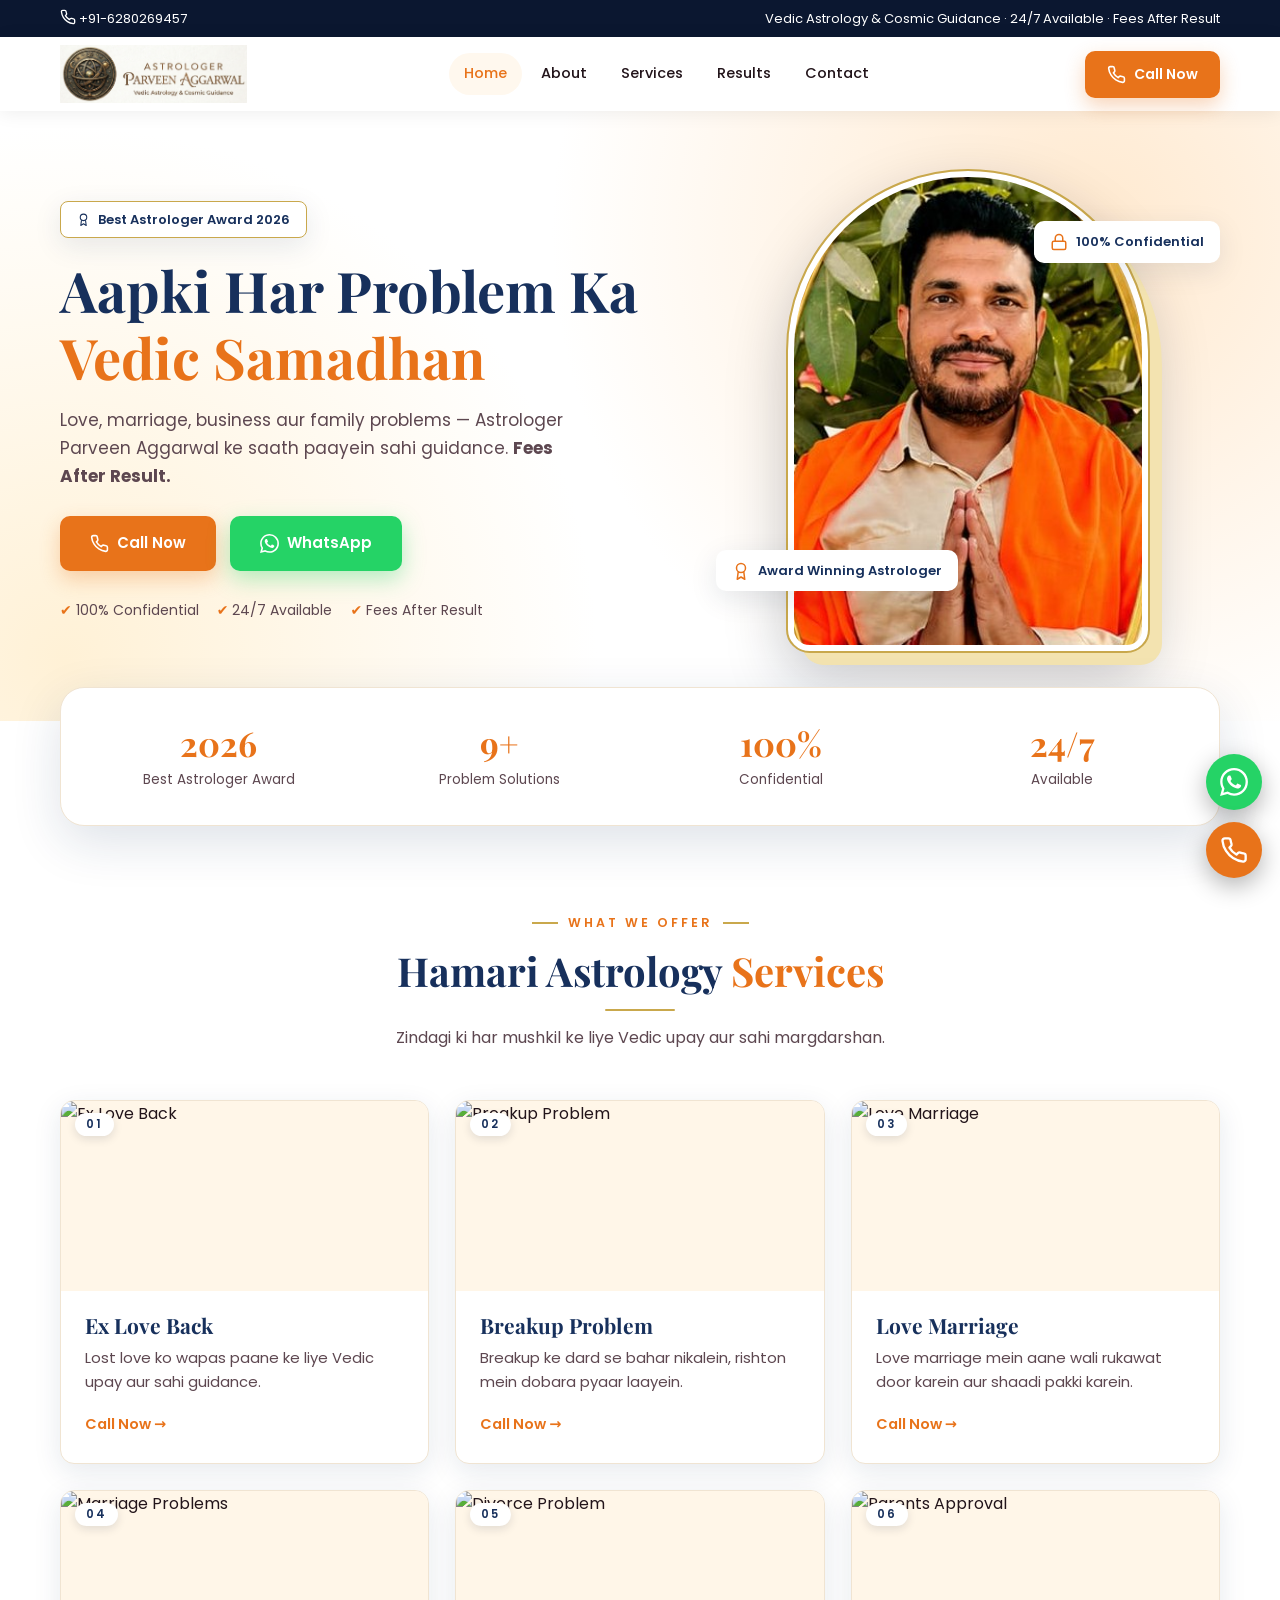
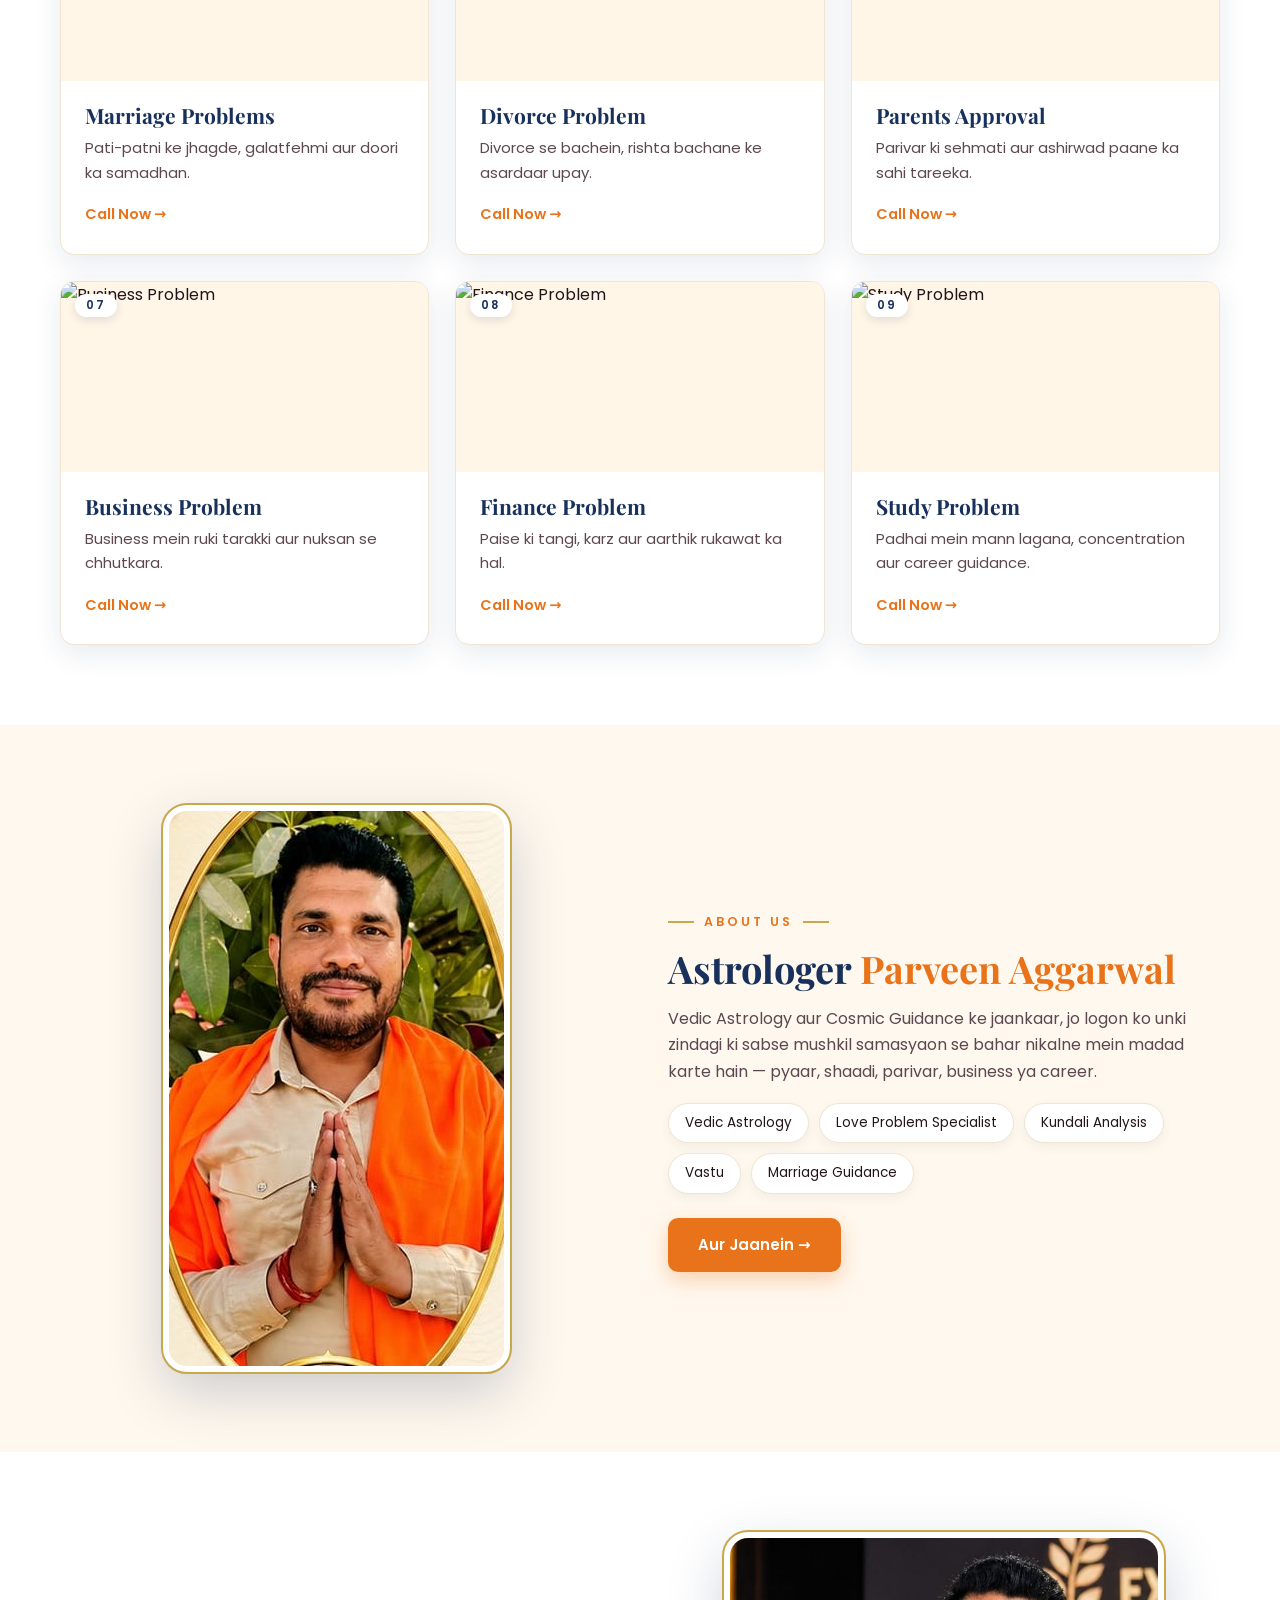
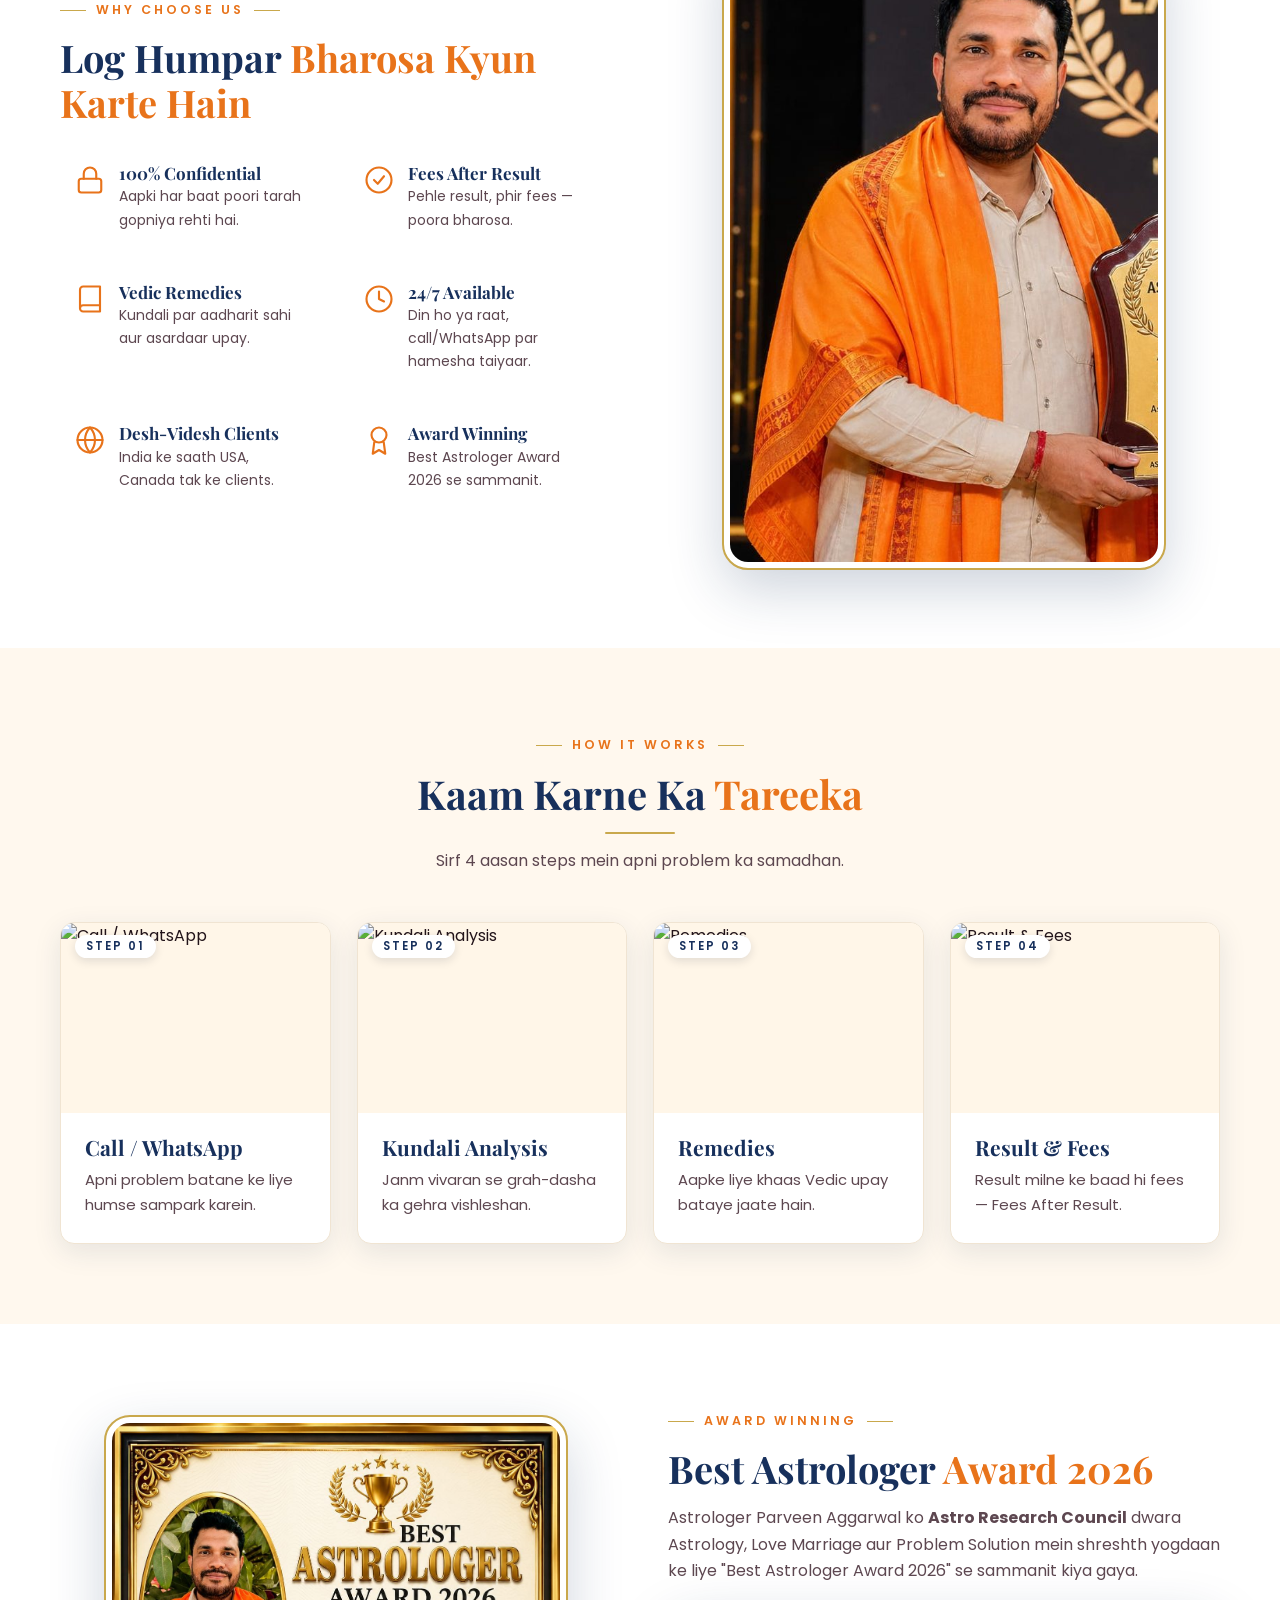
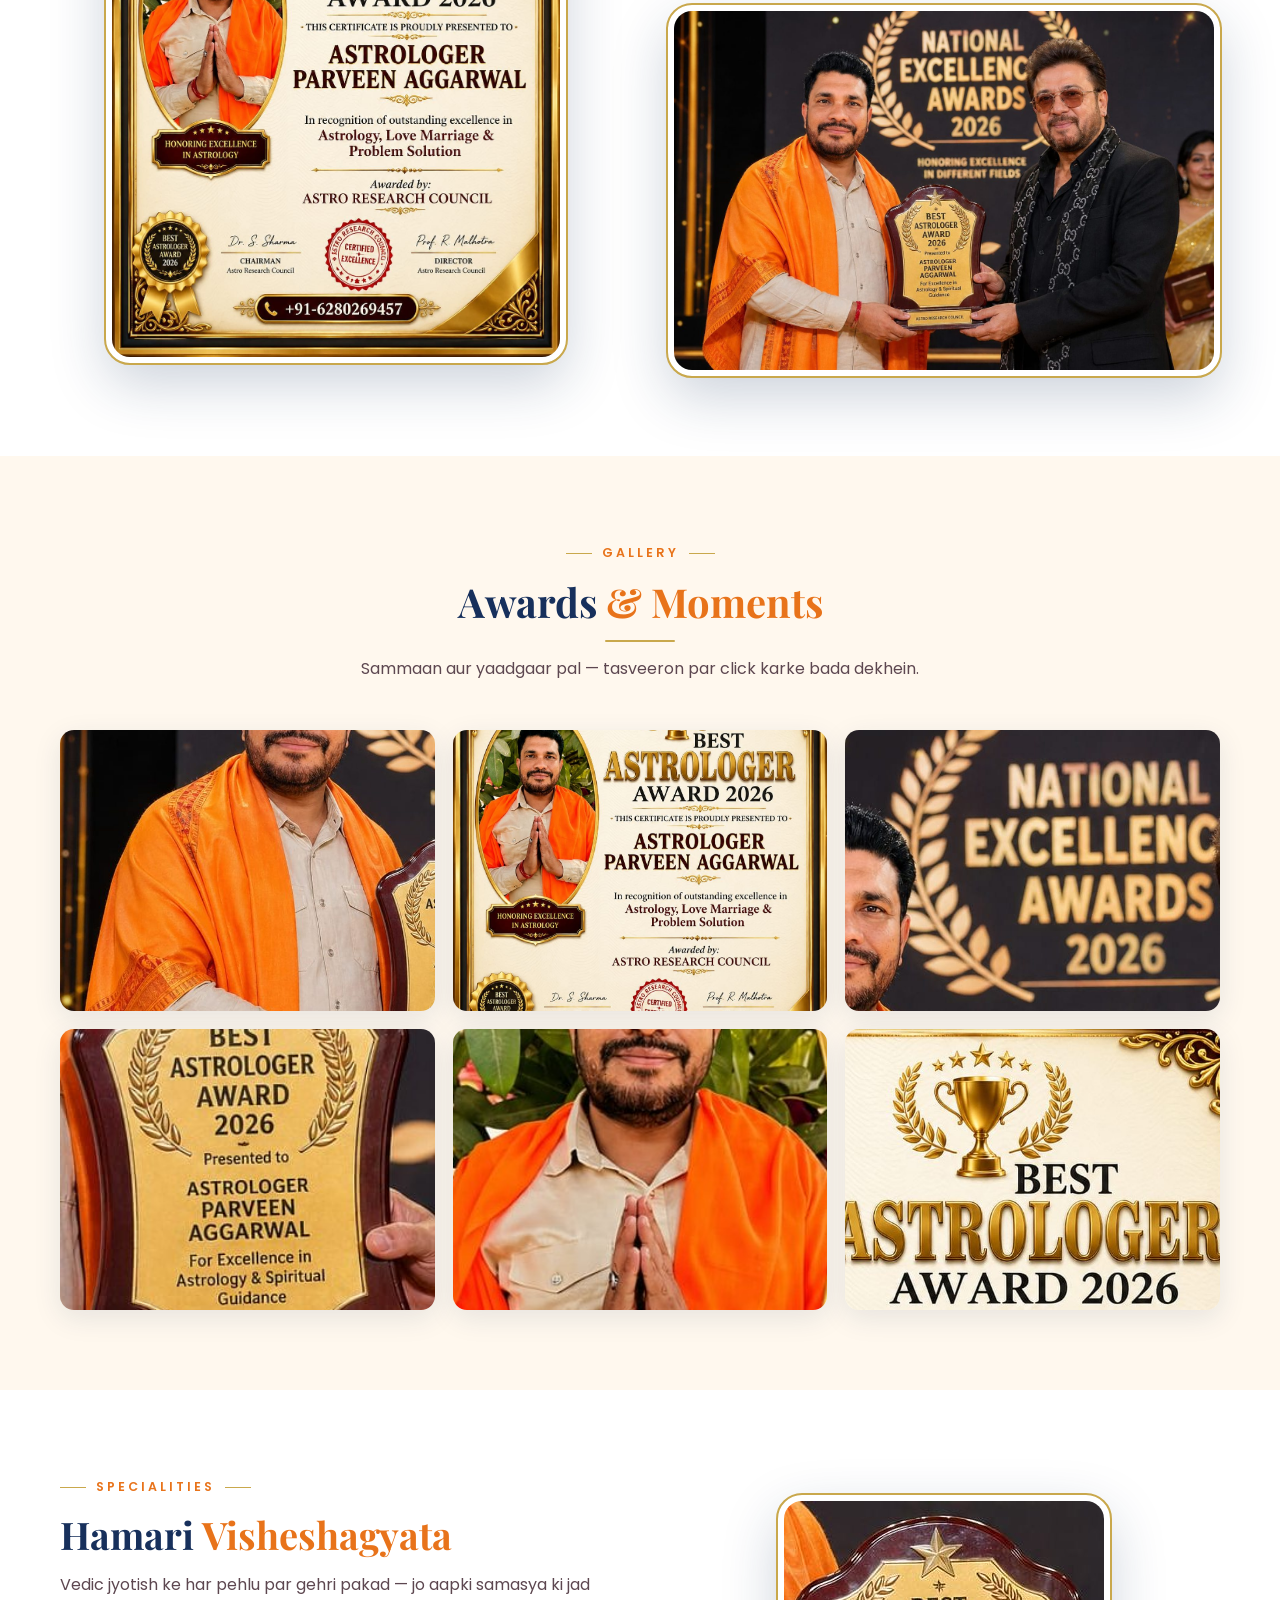
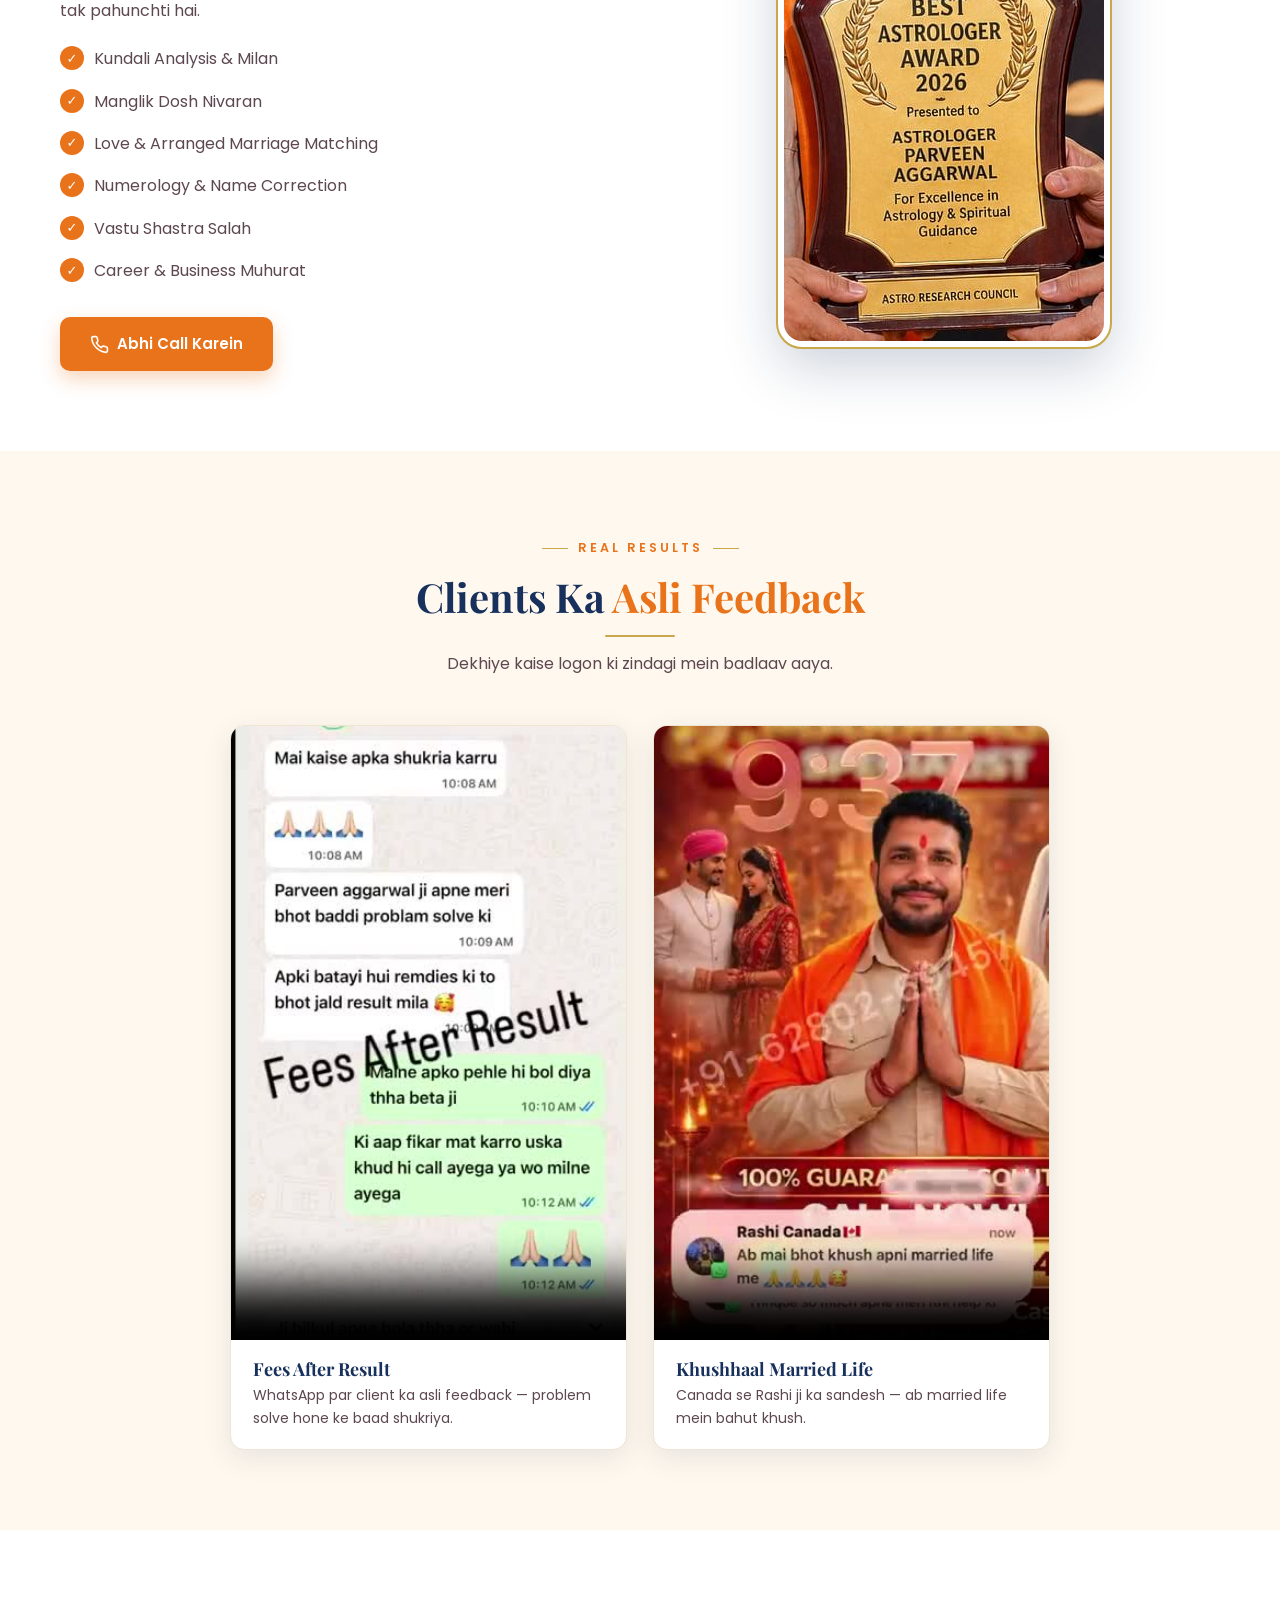
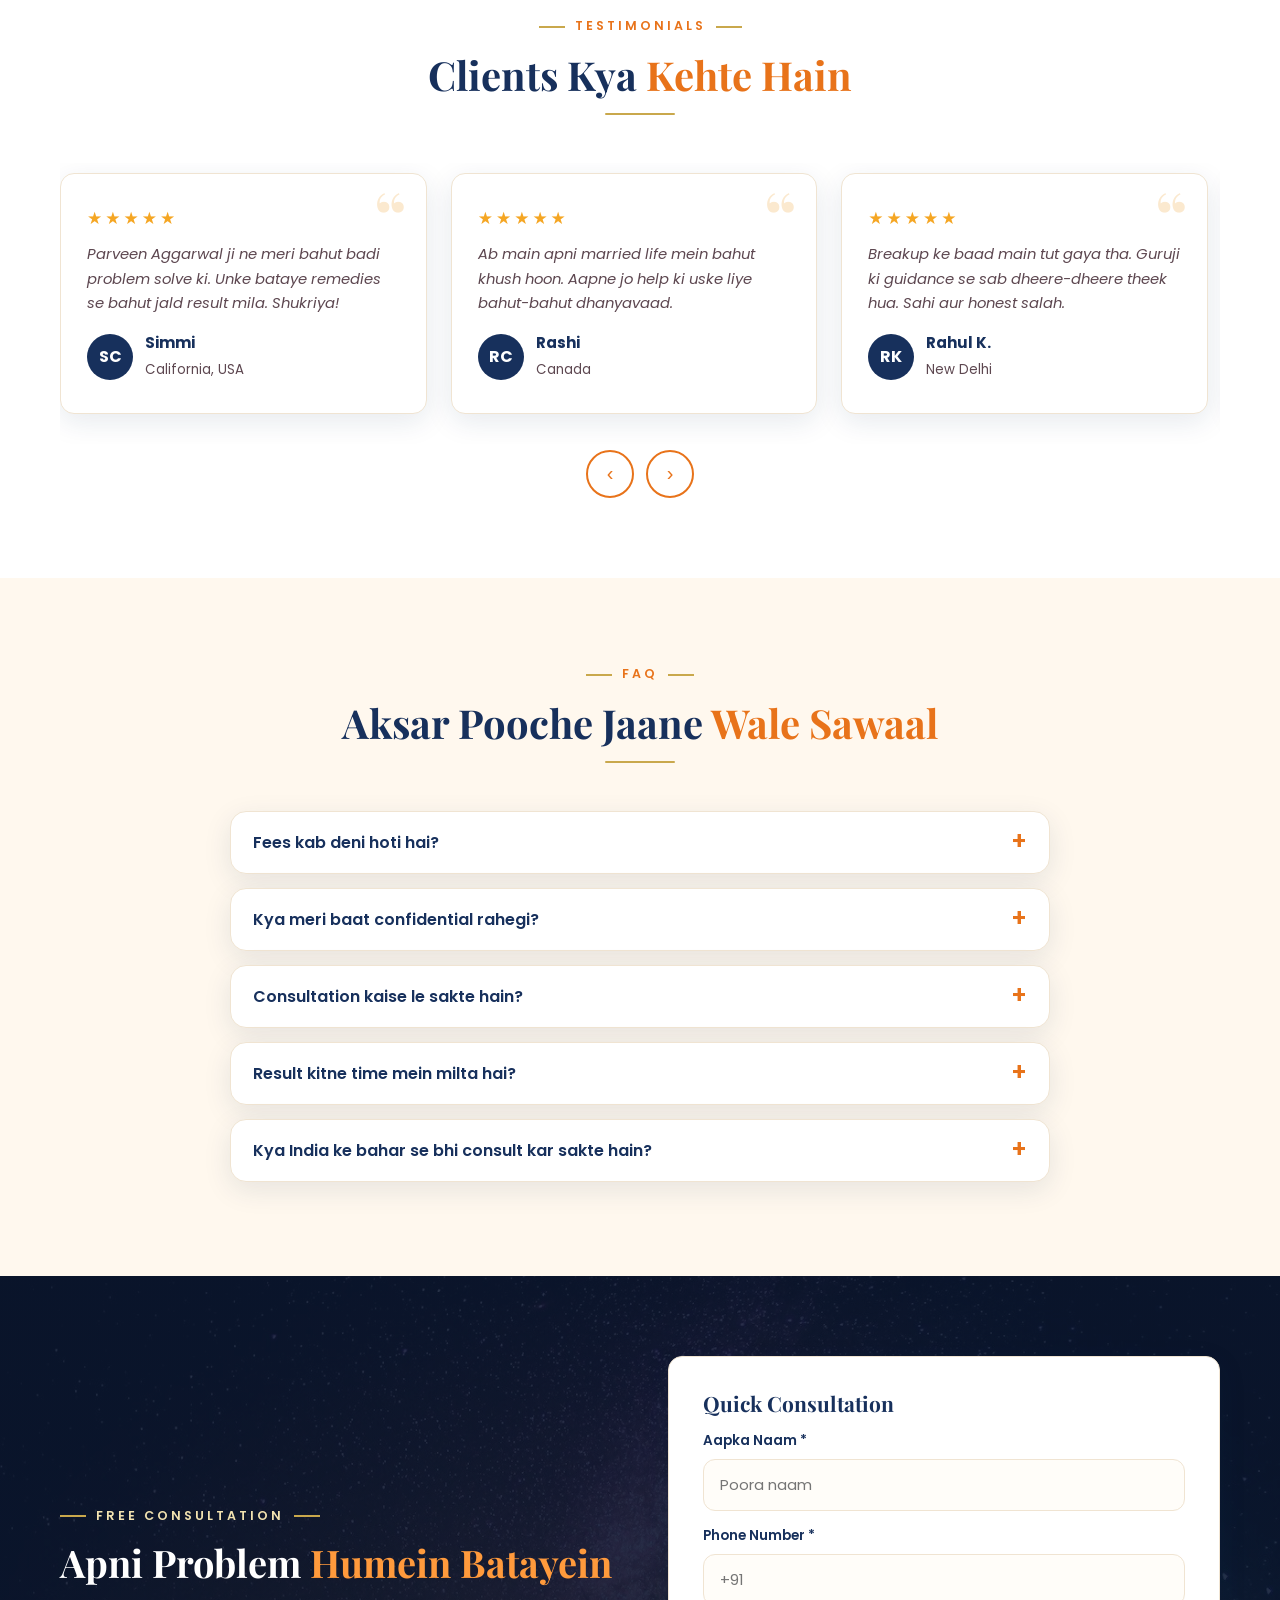
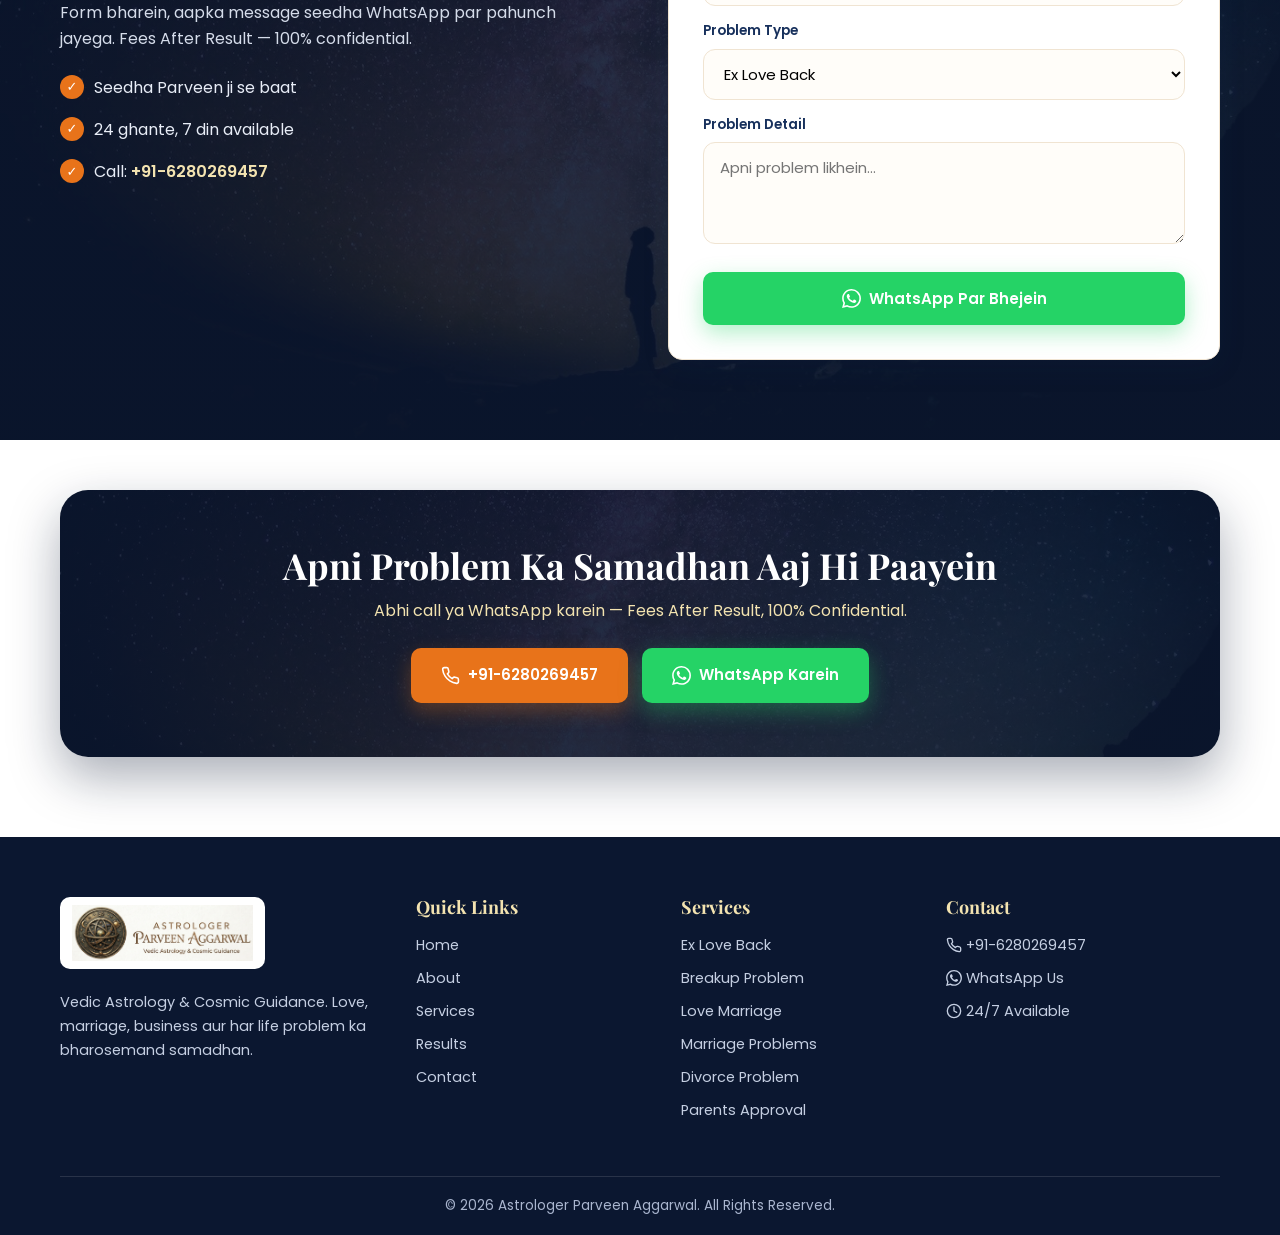
==== commit 9b612449: "imges fix" ====
--- a/index.html
+++ b/index.html
@@ -17,7 +17,7 @@
 <symbol id="hnd" viewBox="0 0 24 24"><path d="M12 21s-8-5.2-8-11a4.5 4.5 0 0 1 8-2.8A4.5 4.5 0 0 1 20 10c0 5.8-8 11-8 11z"/></symbol>
 </defs></svg>
 <div class="topbar"><div class="wrap"><a href="tel:+916280269457"><svg class="i"><use href="#ph"/></svg> +91-6280269457</a><span class="hide-m">Vedic Astrology &amp; Cosmic Guidance · 24/7 Available · Fees After Result</span></div></div>
-<header><div class="hd"><a class="logo" href="index.html"><img src="assets/logo.png" alt="Astrologer Parveen Aggarwal logo"></a><nav><a href="index.html" class="on">Home</a><a href="about.html" class="">About</a><a href="services.html" class="">Services</a><a href="results.html" class="">Results</a><a href="contact.html" class="">Contact</a></nav><div class="hd-cta"><a class="btn btn-p" href="tel:+916280269457"><svg class="i"><use href="#ph"/></svg> Call Now</a><button class="burger" aria-label="Menu"><span></span><span></span><span></span></button></div></div></header><section class="hero"><div class="wrap"><div><span class="badge"><svg class="i"><use href="#awd"/></svg> Best Astrologer Award 2026</span><h1>Aapki Har Problem Ka <em>Vedic Samadhan</em></h1><p>Love, marriage, business aur family problems — Astrologer Parveen Aggarwal ke saath paayein sahi guidance. <b>Fees After Result.</b></p><div class="hero-btns"><a class="btn btn-p" href="tel:+916280269457"><svg class="i"><use href="#ph"/></svg> Call Now</a><a class="btn btn-w" href="https://wa.me/916280269457?text=Namaste%20Parveen%20Ji%2C%20mujhe%20consultation%20chahiye" target="_blank" rel="noopener"><svg class="i wa"><use href="#wa"/></svg> WhatsApp</a></div><div class="ticks"><span><b>✔</b> 100% Confidential</span><span><b>✔</b> 24/7 Available</span><span><b>✔</b> Fees After Result</span></div></div><div class="hero-img"><div class="arch"><img src="assets/pandit.jpg" alt="Astrologer Parveen Aggarwal"></div><div class="float-card a"><svg class="i"><use href="#awd"/></svg> Award Winning Astrologer</div><div class="float-card b"><svg class="i"><use href="#lock"/></svg> 100% Confidential</div></div></div></section><section class="stats"><div class="wrap"><div class="grid rv"><div class="stat"><b data-n="2026">0</b><span>Best Astrologer Award</span></div><div class="stat"><b data-n="9" data-s="+">0</b><span>Problem Solutions</span></div><div class="stat"><b data-n="100" data-s="%">0</b><span>Confidential</span></div><div class="stat"><b data-n="24" data-s="/7">0</b><span>Available</span></div></div></div></section><section class=" "><div class="wrap"><div class="sec-head rv"><span class="tag">What We Offer</span><h2>Hamari Astrology <em>Services</em></h2><div class="divider"></div><p style=margin-top:14px>Zindagi ki har mushkil ke liye Vedic upay aur sahi margdarshan.</p></div><div class="grid g3"><div class="card sv rv d1"><div class="simgw"><img class="simg" src="assets/svc-1.svg" alt="Ex Love Back" loading="lazy"><span class="sn">01</span></div><div class="bd"><h3>Ex Love Back</h3><p>Lost love ko wapas paane ke liye Vedic upay aur sahi guidance.</p><a class="link" href="tel:+916280269457">Call Now →</a></div></div><div class="card sv rv d2"><div class="simgw"><img class="simg" src="assets/svc-2.svg" alt="Breakup Problem" loading="lazy"><span class="sn">02</span></div><div class="bd"><h3>Breakup Problem</h3><p>Breakup ke dard se bahar nikalein, rishton mein dobara pyaar laayein.</p><a class="link" href="tel:+916280269457">Call Now →</a></div></div><div class="card sv rv d3"><div class="simgw"><img class="simg" src="assets/svc-3.svg" alt="Love Marriage" loading="lazy"><span class="sn">03</span></div><div class="bd"><h3>Love Marriage</h3><p>Love marriage mein aane wali rukawat door karein aur shaadi pakki karein.</p><a class="link" href="tel:+916280269457">Call Now →</a></div></div><div class="card sv rv d1"><div class="simgw"><img class="simg" src="assets/svc-4.svg" alt="Marriage Problems" loading="lazy"><span class="sn">04</span></div><div class="bd"><h3>Marriage Problems</h3><p>Pati-patni ke jhagde, galatfehmi aur doori ka samadhan.</p><a class="link" href="tel:+916280269457">Call Now →</a></div></div><div class="card sv rv d2"><div class="simgw"><img class="simg" src="assets/svc-5.svg" alt="Divorce Problem" loading="lazy"><span class="sn">05</span></div><div class="bd"><h3>Divorce Problem</h3><p>Divorce se bachein, rishta bachane ke asardaar upay.</p><a class="link" href="tel:+916280269457">Call Now →</a></div></div><div class="card sv rv d3"><div class="simgw"><img class="simg" src="assets/svc-6.svg" alt="Parents Approval" loading="lazy"><span class="sn">06</span></div><div class="bd"><h3>Parents Approval</h3><p>Parivar ki sehmati aur ashirwad paane ka sahi tareeka.</p><a class="link" href="tel:+916280269457">Call Now →</a></div></div><div class="card sv rv d1"><div class="simgw"><img class="simg" src="assets/svc-7.svg" alt="Business Problem" loading="lazy"><span class="sn">07</span></div><div class="bd"><h3>Business Problem</h3><p>Business mein ruki tarakki aur nuksan se chhutkara.</p><a class="link" href="tel:+916280269457">Call Now →</a></div></div><div class="card sv rv d2"><div class="simgw"><img class="simg" src="assets/svc-8.svg" alt="Finance Problem" loading="lazy"><span class="sn">08</span></div><div class="bd"><h3>Finance Problem</h3><p>Paise ki tangi, karz aur aarthik rukawat ka hal.</p><a class="link" href="tel:+916280269457">Call Now →</a></div></div><div class="card sv rv d3"><div class="simgw"><img class="simg" src="assets/svc-9.svg" alt="Study Problem" loading="lazy"><span class="sn">09</span></div><div class="bd"><h3>Study Problem</h3><p>Padhai mein mann lagana, concentration aur career guidance.</p><a class="link" href="tel:+916280269457">Call Now →</a></div></div></div></div></section><section class="alt "><div class="wrap"><div class="split"><div class="frame rv" style="max-width:400px;margin:auto"><img src="assets/pandit.jpg" alt="Astrologer Parveen Aggarwal" loading="lazy"></div><div class="rv d2"><span class="tag">About Us</span><h2>Astrologer <em>Parveen Aggarwal</em></h2><p>Vedic Astrology aur Cosmic Guidance ke jaankaar, jo logon ko unki zindagi ki sabse mushkil samasyaon se bahar nikalne mein madad karte hain — pyaar, shaadi, parivar, business ya career.</p><div class="chips"><span class="chip">Vedic Astrology</span><span class="chip">Love Problem Specialist</span><span class="chip">Kundali Analysis</span><span class="chip">Vastu</span><span class="chip">Marriage Guidance</span></div><a class="btn btn-p" href="about.html">Aur Jaanein →</a></div></div></div></section><section class=" "><div class="wrap"><div class="split"><div class="rv d2" style="order:1"><span class="tag">Why Choose Us</span><h2>Log Humpar <em>Bharosa Kyun Karte Hain</em></h2><div class="wgrid"><div class="wi"><svg class="li"><use href="#lock"/></svg><div><h3>100% Confidential</h3><p>Aapki har baat poori tarah gopniya rehti hai.</p></div></div><div class="wi"><svg class="li"><use href="#chk"/></svg><div><h3>Fees After Result</h3><p>Pehle result, phir fees — poora bharosa.</p></div></div><div class="wi"><svg class="li"><use href="#scr"/></svg><div><h3>Vedic Remedies</h3><p>Kundali par aadharit sahi aur asardaar upay.</p></div></div><div class="wi"><svg class="li"><use href="#clk"/></svg><div><h3>24/7 Available</h3><p>Din ho ya raat, call/WhatsApp par hamesha taiyaar.</p></div></div><div class="wi"><svg class="li"><use href="#glb"/></svg><div><h3>Desh-Videsh Clients</h3><p>India ke saath USA, Canada tak ke clients.</p></div></div><div class="wi"><svg class="li"><use href="#awd"/></svg><div><h3>Award Winning</h3><p>Best Astrologer Award 2026 se sammanit.</p></div></div></div></div><div class="frame rv" style="order:2;max-width:440px;margin:auto"><img src="assets/parveen-award.jpg" alt="Astrologer Parveen Aggarwal" loading="lazy"></div></div></div></section><section class="alt "><div class="wrap"><div class="sec-head rv"><span class="tag">How It Works</span><h2>Kaam Karne Ka <em>Tareeka</em></h2><div class="divider"></div><p style=margin-top:14px>Sirf 4 aasan steps mein apni problem ka samadhan.</p></div><div class="grid g4"><div class="card sv rv d1"><div class="simgw"><img class="simg" src="assets/step-1.svg" alt="Call / WhatsApp" loading="lazy"><span class="sn">STEP 01</span></div><div class="bd"><h3>Call / WhatsApp</h3><p style="margin:0">Apni problem batane ke liye humse sampark karein.</p></div></div><div class="card sv rv d2"><div class="simgw"><img class="simg" src="assets/step-2.svg" alt="Kundali Analysis" loading="lazy"><span class="sn">STEP 02</span></div><div class="bd"><h3>Kundali Analysis</h3><p style="margin:0">Janm vivaran se grah-dasha ka gehra vishleshan.</p></div></div><div class="card sv rv d3"><div class="simgw"><img class="simg" src="assets/step-3.svg" alt="Remedies" loading="lazy"><span class="sn">STEP 03</span></div><div class="bd"><h3>Remedies</h3><p style="margin:0">Aapke liye khaas Vedic upay bataye jaate hain.</p></div></div><div class="card sv rv d1"><div class="simgw"><img class="simg" src="assets/step-4.svg" alt="Result & Fees" loading="lazy"><span class="sn">STEP 04</span></div><div class="bd"><h3>Result & Fees</h3><p style="margin:0">Result milne ke baad hi fees — Fees After Result.</p></div></div></div></div></section><section class=" "><div class="wrap"><div class="split"><div class="frame rv" style="max-width:460px;margin:auto"><img src="assets/certificate.jpg" alt="Best Astrologer Award 2026 certificate" loading="lazy"></div><div class="rv d2"><span class="tag">Award Winning</span><h2>Best Astrologer <em>Award 2026</em></h2><p>Astrologer Parveen Aggarwal ko <b>Astro Research Council</b> dwara Astrology, Love Marriage aur Problem Solution mein shreshth yogdaan ke liye "Best Astrologer Award 2026" se sammanit kiya gaya.</p><div class="frame rv" style="margin-top:20px"><img src="assets/award.jpg" alt="National Excellence Awards 2026" loading="lazy"></div></div></div></div></section><section class="alt "><div class="wrap"><div class="sec-head rv"><span class="tag">Gallery</span><h2>Awards <em>& Moments</em></h2><div class="divider"></div><p style=margin-top:14px>Sammaan aur yaadgaar pal — tasveeron par click karke bada dekhein.</p></div><div class="gal"><a class="rv d1" href="assets/parveen-award.jpg"><img src="assets/parveen-award.jpg" alt="Best Astrologer Award 2026" loading="lazy"><span>Best Astrologer Award 2026</span></a><a class="rv d2" href="assets/certificate.jpg"><img src="assets/certificate.jpg" alt="Award Certificate" loading="lazy"><span>Award Certificate</span></a><a class="rv d3" href="assets/nea.jpg"><img src="assets/nea.jpg" alt="National Excellence Awards" loading="lazy"><span>National Excellence Awards</span></a><a class="rv d1" href="assets/plaque.jpg"><img src="assets/plaque.jpg" alt="Award Plaque" loading="lazy"><span>Award Plaque</span></a><a class="rv d2" href="assets/pandit.jpg"><img src="assets/pandit.jpg" alt="Astrologer Parveen Aggarwal" loading="lazy"><span>Astrologer Parveen Aggarwal</span></a><a class="rv d3" href="assets/cert-title.jpg"><img src="assets/cert-title.jpg" alt="Best Astrologer" loading="lazy"><span>Best Astrologer</span></a></div></div></section><section class=" "><div class="wrap"><div class="split"><div class="rv"><span class="tag">Specialities</span><h2>Hamari <em>Visheshagyata</em></h2><p>Vedic jyotish ke har pehlu par gehri pakad — jo aapki samasya ki jad tak pahunchti hai.</p><ul class="list"><li>Kundali Analysis & Milan</li><li>Manglik Dosh Nivaran</li><li>Love & Arranged Marriage Matching</li><li>Numerology & Name Correction</li><li>Vastu Shastra Salah</li><li>Career & Business Muhurat</li></ul><a class="btn btn-p" href="tel:+916280269457"><svg class="i"><use href="#ph"/></svg> Abhi Call Karein</a></div><div class="frame rv" style="max-width:380px;margin:auto"><img src="assets/plaque.jpg" alt="Award plaque" loading="lazy"></div></div></div></section><section class="alt "><div class="wrap"><div class="sec-head rv"><span class="tag">Real Results</span><h2>Clients Ka <em>Asli Feedback</em></h2><div class="divider"></div><p style=margin-top:14px>Dekhiye kaise logon ki zindagi mein badlaav aaya.</p></div><div class="grid g2" style="max-width:820px;margin:0 auto"><div class="card vid rv d1"><video controls playsinline preload="metadata" poster="assets/poster1.jpg"><source src="assets/result1.mp4" type="video/mp4"></video><div class="cap"><h3>Fees After Result</h3><p>WhatsApp par client ka asli feedback — problem solve hone ke baad shukriya.</p></div></div><div class="card vid rv d2"><video controls playsinline preload="metadata" poster="assets/poster2.jpg"><source src="assets/result2.mp4" type="video/mp4"></video><div class="cap"><h3>Khushhaal Married Life</h3><p>Canada se Rashi ji ka sandesh — ab married life mein bahut khush.</p></div></div></div></div></section><section class=" "><div class="wrap"><div class="sec-head rv"><span class="tag">Testimonials</span><h2>Clients Kya <em>Kehte Hain</em></h2><div class="divider"></div></div><div class="rev-wrap"><div class="card rev"><span class="qm">“</span><div class="stars">★★★★★</div><p>Parveen Aggarwal ji ne meri bahut badi problem solve ki. Unke bataye remedies se bahut jald result mila. Shukriya!</p><div class="who"><div class="av">SC</div><div><b>Simmi</b><small>California, USA</small></div></div></div><div class="card rev"><span class="qm">“</span><div class="stars">★★★★★</div><p>Ab main apni married life mein bahut khush hoon. Aapne jo help ki uske liye bahut-bahut dhanyavaad.</p><div class="who"><div class="av">RC</div><div><b>Rashi</b><small>Canada</small></div></div></div><div class="card rev"><span class="qm">“</span><div class="stars">★★★★★</div><p>Breakup ke baad main tut gaya tha. Guruji ki guidance se sab dheere-dheere theek hua. Sahi aur honest salah.</p><div class="who"><div class="av">RK</div><div><b>Rahul K.</b><small>New Delhi</small></div></div></div><div class="card rev"><span class="qm">“</span><div class="stars">★★★★★</div><p>Business mein lagataar nuksan tha. Remedies follow karne ke baad kaafi farak dekha. Highly recommended.</p><div class="who"><div class="av">PS</div><div><b>Priya S.</b><small>Chandigarh</small></div></div></div><div class="card rev"><span class="qm">“</span><div class="stars">★★★★★</div><p>Love marriage ke liye parents maan nahi rahe the. Ab ghar mein sab raazi hain. Bahut shukriya.</p><div class="who"><div class="av">VJ</div><div><b>Vikram J.</b><small>Ludhiana</small></div></div></div><div class="card rev"><span class="qm">“</span><div class="stars">★★★★★</div><p>Ghar mein kalesh se rishta toot-ne wala tha. Ab shanti hai. Poori baat confidential rahi.</p><div class="who"><div class="av">AM</div><div><b>Anjali M.</b><small>Mumbai</small></div></div></div></div><div class="rev-nav"><button data-rev="-1" aria-label="Prev">‹</button><button data-rev="1" aria-label="Next">›</button></div></div></section><section class="alt "><div class="wrap"><div class="sec-head rv"><span class="tag">FAQ</span><h2>Aksar Pooche Jaane <em>Wale Sawaal</em></h2><div class="divider"></div></div><div class="faq"><div class="fq rv"><button>Fees kab deni hoti hai?</button><div>Aapki problem solve hone ke baad hi fees li jaati hai — "Fees After Result".</div></div><div class="fq rv"><button>Kya meri baat confidential rahegi?</button><div>Ji haan, aapki har baat 100% gopniya rakhi jaati hai.</div></div><div class="fq rv"><button>Consultation kaise le sakte hain?</button><div>Aap seedha call ya WhatsApp kar sakte hain: +91-6280269457. Hum 24/7 available hain.</div></div><div class="fq rv"><button>Result kitne time mein milta hai?</button><div>Har case alag hota hai. Kundali dekhne ke baad hi sahi time bataya jaata hai.</div></div><div class="fq rv"><button>Kya India ke bahar se bhi consult kar sakte hain?</button><div>Bilkul. Call/WhatsApp se USA, Canada aur anya deshon ke log bhi consult karte hain.</div></div></div></div></section><section class=" sky"><div class="wrap"><div class="split" style="align-items:center"><div class="rv"><span class="tag" style="color:#F3E3B0">Free Consultation</span><h2 style="color:#fff">Apni Problem <em style="color:#FF9A3C">Humein Batayein</em></h2><p>Form bharein, aapka message seedha WhatsApp par pahunch jayega. Fees After Result — 100% confidential.</p><ul class="list"><li>Seedha Parveen ji se baat</li><li>24 ghante, 7 din available</li><li>Call: <a href="tel:+916280269457" style="color:#F3E3B0;font-weight:600">+91-6280269457</a></li></ul></div><form class="card cf rv d2"><h3>Quick Consultation</h3><label>Aapka Naam *</label><input name="name" required placeholder="Poora naam"><label>Phone Number *</label><input name="phone" type="tel" required pattern="[0-9+\- ]{10,15}" placeholder="+91"><label>Problem Type</label><select name="type"><option>Ex Love Back</option><option>Breakup Problem</option><option>Love Marriage</option><option>Marriage Problems</option><option>Divorce Problem</option><option>Parents Approval</option><option>Business Problem</option><option>Finance Problem</option><option>Study Problem</option><option>Other</option></select><label>Problem Detail</label><textarea name="msg" rows="3" placeholder="Apni problem likhein..."></textarea><button class="btn btn-w" type="submit"><svg class="i wa"><use href="#wa"/></svg> WhatsApp Par Bhejein</button></form></div></div></section><section class="cta-sec"><div class="wrap"><div class="cta rv"><h2>Apni Problem Ka Samadhan Aaj Hi Paayein</h2><p>Abhi call ya WhatsApp karein — Fees After Result, 100% Confidential.</p><div class="hero-btns"><a class="btn btn-p" href="tel:+916280269457"><svg class="i"><use href="#ph"/></svg> +91-6280269457</a><a class="btn btn-w" href="https://wa.me/916280269457?text=Namaste%20Parveen%20Ji%2C%20mujhe%20consultation%20chahiye" target="_blank" rel="noopener"><svg class="i wa"><use href="#wa"/></svg> WhatsApp Karein</a></div></div></div></section>
+<header><div class="hd"><a class="logo" href="index.html"><img src="assets/logo.png" alt="Astrologer Parveen Aggarwal logo"></a><nav><a href="index.html" class="on">Home</a><a href="about.html" class="">About</a><a href="services.html" class="">Services</a><a href="results.html" class="">Results</a><a href="contact.html" class="">Contact</a></nav><div class="hd-cta"><a class="btn btn-p" href="tel:+916280269457"><svg class="i"><use href="#ph"/></svg> Call Now</a><button class="burger" aria-label="Menu"><span></span><span></span><span></span></button></div></div></header><section class="hero"><div class="wrap"><div><span class="badge"><svg class="i"><use href="#awd"/></svg> Best Astrologer Award 2026</span><h1>Aapki Har Problem Ka <em>Vedic Samadhan</em></h1><p>Love, marriage, business aur family problems — Astrologer Parveen Aggarwal ke saath paayein sahi guidance. <b>Fees After Result.</b></p><div class="hero-btns"><a class="btn btn-p" href="tel:+916280269457"><svg class="i"><use href="#ph"/></svg> Call Now</a><a class="btn btn-w" href="https://wa.me/916280269457?text=Namaste%20Parveen%20Ji%2C%20mujhe%20consultation%20chahiye" target="_blank" rel="noopener"><svg class="i wa"><use href="#wa"/></svg> WhatsApp</a></div><div class="ticks"><span><b>✔</b> 100% Confidential</span><span><b>✔</b> 24/7 Available</span><span><b>✔</b> Fees After Result</span></div></div><div class="hero-img"><div class="arch"><img src="assets/pandit.jpg" alt="Astrologer Parveen Aggarwal"></div><div class="float-card a"><svg class="i"><use href="#awd"/></svg> Award Winning Astrologer</div><div class="float-card b"><svg class="i"><use href="#lock"/></svg> 100% Confidential</div></div></div></section><section class="stats"><div class="wrap"><div class="grid rv"><div class="stat"><b data-n="2026">0</b><span>Best Astrologer Award</span></div><div class="stat"><b data-n="9" data-s="+">0</b><span>Problem Solutions</span></div><div class="stat"><b data-n="100" data-s="%">0</b><span>Confidential</span></div><div class="stat"><b data-n="24" data-s="/7">0</b><span>Available</span></div></div></div></section><section class=" "><div class="wrap"><div class="sec-head rv"><span class="tag">What We Offer</span><h2>Hamari Astrology <em>Services</em></h2><div class="divider"></div><p style=margin-top:14px>Zindagi ki har mushkil ke liye Vedic upay aur sahi margdarshan.</p></div><div class="grid g3"><div class="card sv rv d1"><div class="simgw"><img class="simg" src="https://images.unsplash.com/photo-1522673607200-164d1b6ce486?auto=format&fit=crop&w=900&q=85" alt="Ex Love Back" loading="lazy"><span class="sn">01</span></div><div class="bd"><h3>Ex Love Back</h3><p>Lost love ko wapas paane ke liye Vedic upay aur sahi guidance.</p><a class="link" href="tel:+916280269457">Call Now →</a></div></div><div class="card sv rv d2"><div class="simgw"><img class="simg" src="https://images.unsplash.com/photo-1499209974431-9dddcece7f88?auto=format&fit=crop&w=900&q=85" alt="Breakup Problem" loading="lazy"><span class="sn">02</span></div><div class="bd"><h3>Breakup Problem</h3><p>Breakup ke dard se bahar nikalein, rishton mein dobara pyaar laayein.</p><a class="link" href="tel:+916280269457">Call Now →</a></div></div><div class="card sv rv d3"><div class="simgw"><img class="simg" src="https://cdn0.weddingwire.in/vendor/3194/3_2/640/jpg/wedding-photographers-cinez-visuals-by-vikram-singh-couple-shot-1_15_413194-165577844580915.jpeg" alt="Love Marriage" loading="lazy"><span class="sn">03</span></div><div class="bd"><h3>Love Marriage</h3><p>Love marriage mein aane wali rukawat door karein aur shaadi pakki karein.</p><a class="link" href="tel:+916280269457">Call Now →</a></div></div><div class="card sv rv d1"><div class="simgw"><img class="simg" src="https://images.ctfassets.net/yixw23k2v6vo/613CbUzmyCH6eLJhP0imEu/bc76895da53f97eaaf82bad0e15aca63/GettyImages-1389444842-3000x2000.jpg" alt="Marriage Problems" loading="lazy"><span class="sn">04</span></div><div class="bd"><h3>Marriage Problems</h3><p>Pati-patni ke jhagde, galatfehmi aur doori ka samadhan.</p><a class="link" href="tel:+916280269457">Call Now →</a></div></div><div class="card sv rv d2"><div class="simgw"><img class="simg" src="https://www.smp.mu/wp-content/uploads/2023/08/divorce-final-1024x536.jpg" alt="Divorce Problem" loading="lazy"><span class="sn">05</span></div><div class="bd"><h3>Divorce Problem</h3><p>Divorce se bachein, rishta bachane ke asardaar upay.</p><a class="link" href="tel:+916280269457">Call Now →</a></div></div><div class="card sv rv d3"><div class="simgw"><img class="simg" src="https://d2lst7v5cci6nz.cloudfront.net/blogs/1766153797824_Picture6.jpg" alt="Parents Approval" loading="lazy"><span class="sn">06</span></div><div class="bd"><h3>Parents Approval</h3><p>Parivar ki sehmati aur ashirwad paane ka sahi tareeka.</p><a class="link" href="tel:+916280269457">Call Now →</a></div></div><div class="card sv rv d1"><div class="simgw"><img class="simg" src="https://st3.depositphotos.com/17484154/36772/i/450/depositphotos_367723736-stock-photo-upset-cafe-owner-holding-paper.jpg" alt="Business Problem" loading="lazy"><span class="sn">07</span></div><div class="bd"><h3>Business Problem</h3><p>Business mein ruki tarakki aur nuksan se chhutkara.</p><a class="link" href="tel:+916280269457">Call Now →</a></div></div><div class="card sv rv d2"><div class="simgw"><img class="simg" src="https://images.unsplash.com/photo-1633158829585-23ba8f7c8caf?w=600&auto=format&fit=crop&q=60&ixlib=rb-4.1.0&ixid=NHwxMjA3fDA%3D" alt="Finance Problem" loading="lazy"><span class="sn">08</span></div><div class="bd"><h3>Finance Problem</h3><p>Paise ki tangi, karz aur aarthik rukawat ka hal.</p><a class="link" href="tel:+916280269457">Call Now →</a></div></div><div class="card sv rv d3"><div class="simgw"><img class="simg" src="https://www.mundo.com/fotos/202604/como-estudiar-mejor-1-1-768x432.jpg" alt="Study Problem" loading="lazy"><span class="sn">09</span></div><div class="bd"><h3>Study Problem</h3><p>Padhai mein mann lagana, concentration aur career guidance.</p><a class="link" href="tel:+916280269457">Call Now →</a></div></div></div></div></section><section class="alt "><div class="wrap"><div class="split"><div class="frame rv" style="max-width:400px;margin:auto"><img src="assets/pandit.jpg" alt="Astrologer Parveen Aggarwal" loading="lazy"></div><div class="rv d2"><span class="tag">About Us</span><h2>Astrologer <em>Parveen Aggarwal</em></h2><p>Vedic Astrology aur Cosmic Guidance ke jaankaar, jo logon ko unki zindagi ki sabse mushkil samasyaon se bahar nikalne mein madad karte hain — pyaar, shaadi, parivar, business ya career.</p><div class="chips"><span class="chip">Vedic Astrology</span><span class="chip">Love Problem Specialist</span><span class="chip">Kundali Analysis</span><span class="chip">Vastu</span><span class="chip">Marriage Guidance</span></div><a class="btn btn-p" href="about.html">Aur Jaanein →</a></div></div></div></section><section class=" "><div class="wrap"><div class="split"><div class="rv d2" style="order:1"><span class="tag">Why Choose Us</span><h2>Log Humpar <em>Bharosa Kyun Karte Hain</em></h2><div class="wgrid"><div class="wi"><svg class="li"><use href="#lock"/></svg><div><h3>100% Confidential</h3><p>Aapki har baat poori tarah gopniya rehti hai.</p></div></div><div class="wi"><svg class="li"><use href="#chk"/></svg><div><h3>Fees After Result</h3><p>Pehle result, phir fees — poora bharosa.</p></div></div><div class="wi"><svg class="li"><use href="#scr"/></svg><div><h3>Vedic Remedies</h3><p>Kundali par aadharit sahi aur asardaar upay.</p></div></div><div class="wi"><svg class="li"><use href="#clk"/></svg><div><h3>24/7 Available</h3><p>Din ho ya raat, call/WhatsApp par hamesha taiyaar.</p></div></div><div class="wi"><svg class="li"><use href="#glb"/></svg><div><h3>Desh-Videsh Clients</h3><p>India ke saath USA, Canada tak ke clients.</p></div></div><div class="wi"><svg class="li"><use href="#awd"/></svg><div><h3>Award Winning</h3><p>Best Astrologer Award 2026 se sammanit.</p></div></div></div></div><div class="frame rv" style="order:2;max-width:440px;margin:auto"><img src="assets/parveen-award.jpg" alt="Astrologer Parveen Aggarwal" loading="lazy"></div></div></div></section><section class="alt "><div class="wrap"><div class="sec-head rv"><span class="tag">How It Works</span><h2>Kaam Karne Ka <em>Tareeka</em></h2><div class="divider"></div><p style=margin-top:14px>Sirf 4 aasan steps mein apni problem ka samadhan.</p></div><div class="grid g4"><div class="card sv rv d1"><div class="simgw"><img class="simg" src="https://d3s74w4iokvvix.cloudfront.net/blogs/the-best-call-answering-service-for-small-business-is-free-an-option/08f1aebbd31825c797a3b7fa5c93e13012b8c56b.jpeg" alt="Call / WhatsApp" loading="lazy"><span class="sn">STEP 01</span></div><div class="bd"><h3>Call / WhatsApp</h3><p style="margin:0">Apni problem batane ke liye humse sampark karein.</p></div></div><div class="card sv rv d2"><div class="simgw"><img class="simg" src="https://cdn.99pandit.com/app/img/astrology/astrohero.webp" alt="Kundali Analysis" loading="lazy"><span class="sn">STEP 02</span></div><div class="bd"><h3>Kundali Analysis</h3><p style="margin:0">Janm vivaran se grah-dasha ka gehra vishleshan.</p></div></div><div class="card sv rv d3"><div class="simgw"><img class="simg" src="https://divinestore.sanatanajourney.com/cdn/shop/collections/online-pooja-items-all-in-one-puja-essentials-square-topic.jpg?v=1783341644&width=900" alt="Remedies" loading="lazy"><span class="sn">STEP 03</span></div><div class="bd"><h3>Remedies</h3><p style="margin:0">Aapke liye khaas Vedic upay bataye jaate hain.</p></div></div><div class="card sv rv d1"><div class="simgw"><img class="simg" src="https://www.withdical.com/_next/image?q=75&url=%2Fimages%2Fmainback2.png&w=3840" alt="Result & Fees" loading="lazy"><span class="sn">STEP 04</span></div><div class="bd"><h3>Result & Fees</h3><p style="margin:0">Result milne ke baad hi fees — Fees After Result.</p></div></div></div></div></section><section class=" "><div class="wrap"><div class="split"><div class="frame rv" style="max-width:460px;margin:auto"><img src="assets/certificate.jpg" alt="Best Astrologer Award 2026 certificate" loading="lazy"></div><div class="rv d2"><span class="tag">Award Winning</span><h2>Best Astrologer <em>Award 2026</em></h2><p>Astrologer Parveen Aggarwal ko <b>Astro Research Council</b> dwara Astrology, Love Marriage aur Problem Solution mein shreshth yogdaan ke liye "Best Astrologer Award 2026" se sammanit kiya gaya.</p><div class="frame rv" style="margin-top:20px"><img src="assets/award.jpg" alt="National Excellence Awards 2026" loading="lazy"></div></div></div></div></section><section class="alt "><div class="wrap"><div class="sec-head rv"><span class="tag">Gallery</span><h2>Awards <em>& Moments</em></h2><div class="divider"></div><p style=margin-top:14px>Sammaan aur yaadgaar pal — tasveeron par click karke bada dekhein.</p></div><div class="gal"><a class="rv d1" href="assets/parveen-award.jpg"><img src="assets/parveen-award.jpg" alt="Best Astrologer Award 2026" loading="lazy"><span>Best Astrologer Award 2026</span></a><a class="rv d2" href="assets/certificate.jpg"><img src="assets/certificate.jpg" alt="Award Certificate" loading="lazy"><span>Award Certificate</span></a><a class="rv d3" href="assets/nea.jpg"><img src="assets/nea.jpg" alt="National Excellence Awards" loading="lazy"><span>National Excellence Awards</span></a><a class="rv d1" href="assets/plaque.jpg"><img src="assets/plaque.jpg" alt="Award Plaque" loading="lazy"><span>Award Plaque</span></a><a class="rv d2" href="assets/pandit.jpg"><img src="assets/pandit.jpg" alt="Astrologer Parveen Aggarwal" loading="lazy"><span>Astrologer Parveen Aggarwal</span></a><a class="rv d3" href="assets/cert-title.jpg"><img src="assets/cert-title.jpg" alt="Best Astrologer" loading="lazy"><span>Best Astrologer</span></a></div></div></section><section class=" "><div class="wrap"><div class="split"><div class="rv"><span class="tag">Specialities</span><h2>Hamari <em>Visheshagyata</em></h2><p>Vedic jyotish ke har pehlu par gehri pakad — jo aapki samasya ki jad tak pahunchti hai.</p><ul class="list"><li>Kundali Analysis & Milan</li><li>Manglik Dosh Nivaran</li><li>Love & Arranged Marriage Matching</li><li>Numerology & Name Correction</li><li>Vastu Shastra Salah</li><li>Career & Business Muhurat</li></ul><a class="btn btn-p" href="tel:+916280269457"><svg class="i"><use href="#ph"/></svg> Abhi Call Karein</a></div><div class="frame rv" style="max-width:380px;margin:auto"><img src="assets/plaque.jpg" alt="Award plaque" loading="lazy"></div></div></div></section><section class="alt "><div class="wrap"><div class="sec-head rv"><span class="tag">Real Results</span><h2>Clients Ka <em>Asli Feedback</em></h2><div class="divider"></div><p style=margin-top:14px>Dekhiye kaise logon ki zindagi mein badlaav aaya.</p></div><div class="grid g2" style="max-width:820px;margin:0 auto"><div class="card vid rv d1"><video controls playsinline preload="metadata" poster="assets/poster1.jpg"><source src="assets/result1.mp4" type="video/mp4"></video><div class="cap"><h3>Fees After Result</h3><p>WhatsApp par client ka asli feedback — problem solve hone ke baad shukriya.</p></div></div><div class="card vid rv d2"><video controls playsinline preload="metadata" poster="assets/poster2.jpg"><source src="assets/result2.mp4" type="video/mp4"></video><div class="cap"><h3>Khushhaal Married Life</h3><p>Canada se Rashi ji ka sandesh — ab married life mein bahut khush.</p></div></div></div></div></section><section class=" "><div class="wrap"><div class="sec-head rv"><span class="tag">Testimonials</span><h2>Clients Kya <em>Kehte Hain</em></h2><div class="divider"></div></div><div class="rev-wrap"><div class="card rev"><span class="qm">“</span><div class="stars">★★★★★</div><p>Parveen Aggarwal ji ne meri bahut badi problem solve ki. Unke bataye remedies se bahut jald result mila. Shukriya!</p><div class="who"><div class="av">SC</div><div><b>Simmi</b><small>California, USA</small></div></div></div><div class="card rev"><span class="qm">“</span><div class="stars">★★★★★</div><p>Ab main apni married life mein bahut khush hoon. Aapne jo help ki uske liye bahut-bahut dhanyavaad.</p><div class="who"><div class="av">RC</div><div><b>Rashi</b><small>Canada</small></div></div></div><div class="card rev"><span class="qm">“</span><div class="stars">★★★★★</div><p>Breakup ke baad main tut gaya tha. Guruji ki guidance se sab dheere-dheere theek hua. Sahi aur honest salah.</p><div class="who"><div class="av">RK</div><div><b>Rahul K.</b><small>New Delhi</small></div></div></div><div class="card rev"><span class="qm">“</span><div class="stars">★★★★★</div><p>Business mein lagataar nuksan tha. Remedies follow karne ke baad kaafi farak dekha. Highly recommended.</p><div class="who"><div class="av">PS</div><div><b>Priya S.</b><small>Chandigarh</small></div></div></div><div class="card rev"><span class="qm">“</span><div class="stars">★★★★★</div><p>Love marriage ke liye parents maan nahi rahe the. Ab ghar mein sab raazi hain. Bahut shukriya.</p><div class="who"><div class="av">VJ</div><div><b>Vikram J.</b><small>Ludhiana</small></div></div></div><div class="card rev"><span class="qm">“</span><div class="stars">★★★★★</div><p>Ghar mein kalesh se rishta toot-ne wala tha. Ab shanti hai. Poori baat confidential rahi.</p><div class="who"><div class="av">AM</div><div><b>Anjali M.</b><small>Mumbai</small></div></div></div></div><div class="rev-nav"><button data-rev="-1" aria-label="Prev">‹</button><button data-rev="1" aria-label="Next">›</button></div></div></section><section class="alt "><div class="wrap"><div class="sec-head rv"><span class="tag">FAQ</span><h2>Aksar Pooche Jaane <em>Wale Sawaal</em></h2><div class="divider"></div></div><div class="faq"><div class="fq rv"><button>Fees kab deni hoti hai?</button><div>Aapki problem solve hone ke baad hi fees li jaati hai — "Fees After Result".</div></div><div class="fq rv"><button>Kya meri baat confidential rahegi?</button><div>Ji haan, aapki har baat 100% gopniya rakhi jaati hai.</div></div><div class="fq rv"><button>Consultation kaise le sakte hain?</button><div>Aap seedha call ya WhatsApp kar sakte hain: +91-6280269457. Hum 24/7 available hain.</div></div><div class="fq rv"><button>Result kitne time mein milta hai?</button><div>Har case alag hota hai. Kundali dekhne ke baad hi sahi time bataya jaata hai.</div></div><div class="fq rv"><button>Kya India ke bahar se bhi consult kar sakte hain?</button><div>Bilkul. Call/WhatsApp se USA, Canada aur anya deshon ke log bhi consult karte hain.</div></div></div></div></section><section class=" sky"><div class="wrap"><div class="split" style="align-items:center"><div class="rv"><span class="tag" style="color:#F3E3B0">Free Consultation</span><h2 style="color:#fff">Apni Problem <em style="color:#FF9A3C">Humein Batayein</em></h2><p>Form bharein, aapka message seedha WhatsApp par pahunch jayega. Fees After Result — 100% confidential.</p><ul class="list"><li>Seedha Parveen ji se baat</li><li>24 ghante, 7 din available</li><li>Call: <a href="tel:+916280269457" style="color:#F3E3B0;font-weight:600">+91-6280269457</a></li></ul></div><form class="card cf rv d2"><h3>Quick Consultation</h3><label>Aapka Naam *</label><input name="name" required placeholder="Poora naam"><label>Phone Number *</label><input name="phone" type="tel" required pattern="[0-9+\- ]{10,15}" placeholder="+91"><label>Problem Type</label><select name="type"><option>Ex Love Back</option><option>Breakup Problem</option><option>Love Marriage</option><option>Marriage Problems</option><option>Divorce Problem</option><option>Parents Approval</option><option>Business Problem</option><option>Finance Problem</option><option>Study Problem</option><option>Other</option></select><label>Problem Detail</label><textarea name="msg" rows="3" placeholder="Apni problem likhein..."></textarea><button class="btn btn-w" type="submit"><svg class="i wa"><use href="#wa"/></svg> WhatsApp Par Bhejein</button></form></div></div></section><section class="cta-sec"><div class="wrap"><div class="cta rv"><h2>Apni Problem Ka Samadhan Aaj Hi Paayein</h2><p>Abhi call ya WhatsApp karein — Fees After Result, 100% Confidential.</p><div class="hero-btns"><a class="btn btn-p" href="tel:+916280269457"><svg class="i"><use href="#ph"/></svg> +91-6280269457</a><a class="btn btn-w" href="https://wa.me/916280269457?text=Namaste%20Parveen%20Ji%2C%20mujhe%20consultation%20chahiye" target="_blank" rel="noopener"><svg class="i wa"><use href="#wa"/></svg> WhatsApp Karein</a></div></div></div></section>
 <footer><div class="wrap"><div class="fg"><div><div class="flogo"><img src="assets/logo.png" alt="Logo"></div><p>Vedic Astrology &amp; Cosmic Guidance. Love, marriage, business aur har life problem ka bharosemand samadhan.</p></div>
 <div><h4>Quick Links</h4><ul><li><a href="index.html">Home</a></li><li><a href="about.html">About</a></li><li><a href="services.html">Services</a></li><li><a href="results.html">Results</a></li><li><a href="contact.html">Contact</a></li></ul></div>
 <div><h4>Services</h4><ul><li><a href="services.html">Ex Love Back</a></li><li><a href="services.html">Breakup Problem</a></li><li><a href="services.html">Love Marriage</a></li><li><a href="services.html">Marriage Problems</a></li><li><a href="services.html">Divorce Problem</a></li><li><a href="services.html">Parents Approval</a></li></ul></div>
--- a/style.css
+++ b/style.css
@@ -206,3 +206,8 @@
  .fl a{width:50px;height:50px}.fl a svg{width:25px;height:25px}
  .simgw{height:175px}
 }
+
+/* Service and process card photographs */
+.sv .simgw{overflow:hidden}
+.sv .simg{display:block;width:100%;height:100%;object-fit:cover;object-position:center;transition:transform .7s ease}
+.sv:hover .simg{transform:scale(1.07)}
